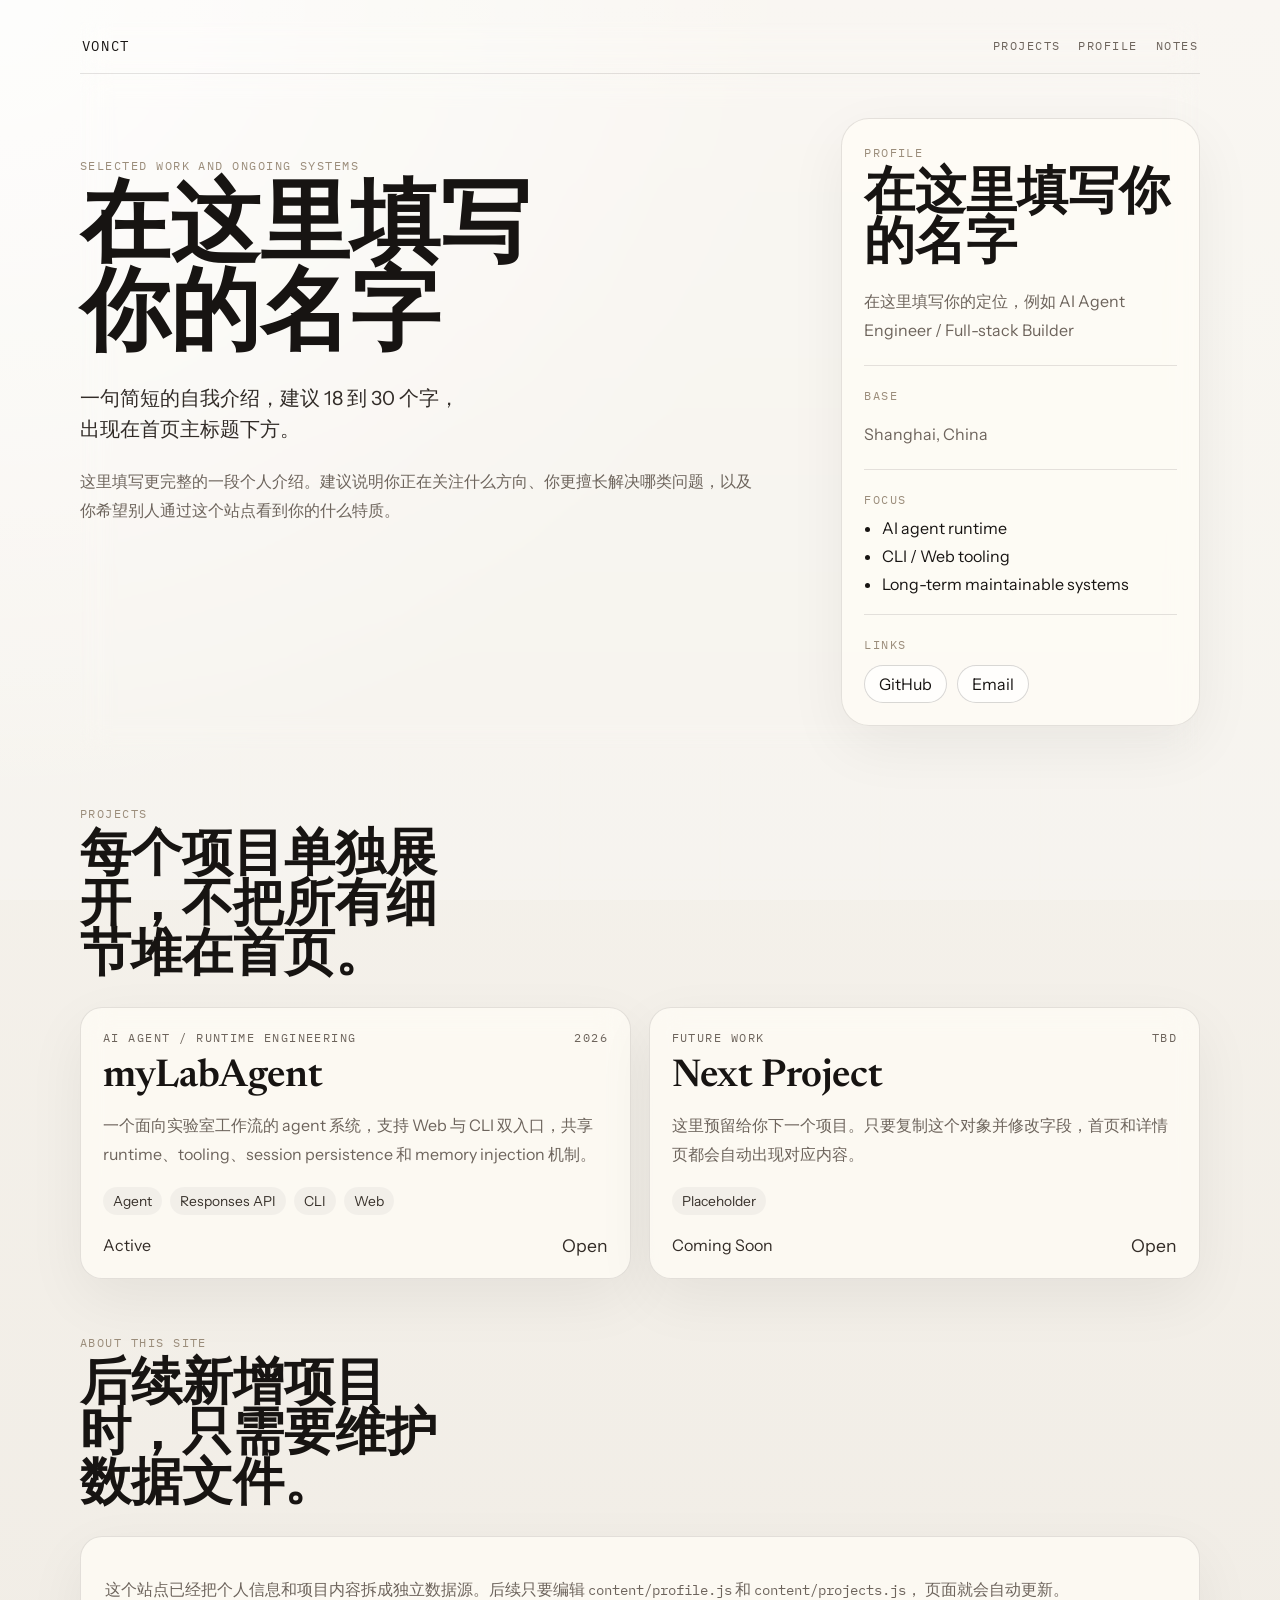
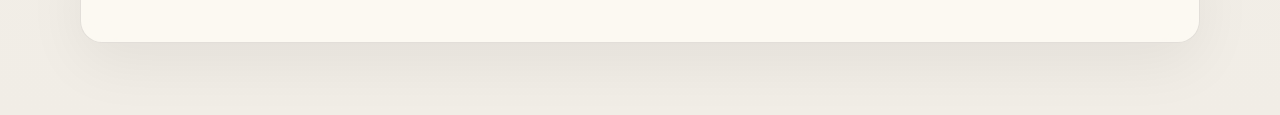
==== index.html @ 0366f0f4 "Initial portfolio site" ====
<!DOCTYPE html>
<html lang="zh-CN">
  <head>
    <meta charset="UTF-8" />
    <meta name="viewport" content="width=device-width, initial-scale=1.0" />
    <title>Vonct | Projects</title>
    <meta
      name="description"
      content="Vonct 的个人作品集，展示 AI agent、runtime engineering、CLI / Web tooling 与长期可维护系统设计。"
    />
    <link rel="preconnect" href="https://fonts.googleapis.com" />
    <link rel="preconnect" href="https://fonts.gstatic.com" crossorigin />
    <link
      href="https://fonts.googleapis.com/css2?family=IBM+Plex+Mono:wght@400;500&family=Instrument+Sans:wght@400;500;600&family=Newsreader:opsz,wght@6..72,500;6..72,600;6..72,700&display=swap"
      rel="stylesheet"
    />
    <link rel="stylesheet" href="./assets/styles.css" />
  </head>
  <body>
    <div class="site-shell">
      <header class="site-header">
        <a class="site-mark" href="./index.html">VONCT</a>
        <nav class="site-nav">
          <a href="#projects">Projects</a>
          <a href="#profile">Profile</a>
          <a href="#notes">Notes</a>
        </nav>
      </header>

      <main>
        <section class="hero">
          <div class="hero-copy">
            <p class="eyebrow">Selected work and ongoing systems</p>
            <h1 id="hero-name">Your Name</h1>
            <p class="hero-tagline" id="hero-tagline"></p>
            <p class="hero-intro" id="hero-intro"></p>
          </div>
          <aside class="hero-aside" id="profile">
            <div class="aside-block">
              <span class="aside-label">Profile</span>
              <h2 id="profile-name"></h2>
              <p id="profile-title"></p>
            </div>
            <div class="aside-block">
              <span class="aside-label">Base</span>
              <p id="profile-location"></p>
            </div>
            <div class="aside-block">
              <span class="aside-label">Focus</span>
              <ul class="plain-list" id="profile-focuses"></ul>
            </div>
            <div class="aside-block">
              <span class="aside-label">Links</span>
              <div class="link-list" id="profile-links"></div>
            </div>
          </aside>
        </section>

        <section class="section projects-section" id="projects">
          <div class="section-head">
            <p class="eyebrow">Projects</p>
            <h2>每个项目单独展开，不把所有细节堆在首页。</h2>
          </div>
          <div class="project-grid" id="project-grid"></div>
        </section>

        <section class="section notes-section" id="notes">
          <div class="section-head">
            <p class="eyebrow">About this site</p>
            <h2>后续新增项目时，只需要维护数据文件。</h2>
          </div>
          <div class="note-card">
            <p>
              这个站点已经把个人信息和项目内容拆成独立数据源。后续只要编辑
              <code>content/profile.js</code> 和 <code>content/projects.js</code>，
              页面就会自动更新。
            </p>
          </div>
        </section>
      </main>
    </div>

    <script type="module" src="./assets/home.js"></script>
  </body>
</html>
---- assets/styles.css ----
:root {
  --bg: #f5f1ea;
  --bg-soft: #fcfaf6;
  --card: rgba(255, 252, 246, 0.74);
  --line: rgba(41, 37, 36, 0.12);
  --line-strong: rgba(41, 37, 36, 0.18);
  --text: #171412;
  --muted: #6d645c;
  --accent: #9b8d7b;
  --shadow: 0 20px 60px rgba(23, 20, 18, 0.06);
  --radius-lg: 28px;
  --radius-md: 22px;
  --radius-sm: 16px;
}

* {
  box-sizing: border-box;
}

html {
  scroll-behavior: smooth;
}

body {
  margin: 0;
  color: var(--text);
  background:
    radial-gradient(circle at top left, rgba(255, 255, 255, 0.8), transparent 38%),
    linear-gradient(180deg, #f7f4ee 0%, #f1ede6 100%);
  font-family: "Instrument Sans", sans-serif;
}

body::before {
  content: "";
  position: fixed;
  inset: 0;
  pointer-events: none;
  background:
    linear-gradient(rgba(255, 255, 255, 0.55), rgba(255, 255, 255, 0.55)),
    url("data:image/svg+xml,%3Csvg xmlns='http://www.w3.org/2000/svg' width='160' height='160' viewBox='0 0 160 160'%3E%3Cg fill='none' stroke='rgba(23,20,18,0.035)' stroke-width='1'%3E%3Cpath d='M0 80h160'/%3E%3Cpath d='M80 0v160'/%3E%3C/g%3E%3C/svg%3E");
  mix-blend-mode: soft-light;
  opacity: 0.8;
}

a {
  color: inherit;
  text-decoration: none;
}

code {
  font-family: "IBM Plex Mono", monospace;
  font-size: 0.88em;
}

.site-shell {
  position: relative;
  width: min(1120px, calc(100% - 32px));
  margin: 0 auto;
  padding: 22px 0 72px;
}

.site-header,
.hero,
.hero-aside,
.project-card,
.note-card,
.project-hero,
.project-meta,
.project-section,
.project-sidecard {
  backdrop-filter: blur(14px);
  -webkit-backdrop-filter: blur(14px);
}

.site-header {
  display: flex;
  justify-content: space-between;
  align-items: center;
  padding: 14px 2px 18px;
  border-bottom: 1px solid var(--line);
}

.site-mark,
.eyebrow,
.aside-label,
.project-card-meta,
.detail-label,
.project-nav,
.site-nav {
  font-family: "IBM Plex Mono", monospace;
  text-transform: uppercase;
  letter-spacing: 0.12em;
}

.site-mark {
  font-size: 0.9rem;
}

.site-nav {
  display: flex;
  gap: 18px;
  font-size: 0.76rem;
  color: var(--muted);
}

.hero {
  display: grid;
  grid-template-columns: minmax(0, 1.45fr) minmax(280px, 0.7fr);
  gap: 18px;
  padding: 44px 0 24px;
}

.hero-copy {
  padding: 28px 4px 28px 0;
}

.eyebrow,
.aside-label,
.project-card-meta,
.detail-label,
.project-nav {
  font-size: 0.76rem;
  color: var(--accent);
}

h1,
h2,
h3,
h4 {
  margin: 0;
  font-family: "Newsreader", serif;
  font-weight: 600;
  line-height: 0.98;
}

h1 {
  margin-top: 16px;
  font-size: clamp(3.6rem, 7vw, 6.8rem);
  max-width: 8ch;
}

h2 {
  margin-top: 10px;
  font-size: clamp(2.1rem, 4vw, 3.7rem);
  max-width: 12ch;
}

h3 {
  font-size: clamp(1.8rem, 3vw, 2.9rem);
}

h4 {
  font-size: 1.8rem;
}

.hero-tagline {
  margin: 18px 0 0;
  max-width: 24rem;
  font-size: 1.22rem;
  line-height: 1.6;
  color: #322c28;
}

.hero-intro,
.aside-block p,
.note-card p,
.project-card-summary,
.project-section p,
.project-section li,
.project-sidecard p {
  color: var(--muted);
  line-height: 1.8;
  font-size: 1rem;
}

.hero-intro {
  max-width: 42rem;
  margin: 22px 0 0;
}

.hero-aside,
.note-card,
.project-card,
.project-meta,
.project-section,
.project-sidecard {
  background: var(--card);
  border: 1px solid var(--line);
  box-shadow: var(--shadow);
}

.hero-aside {
  padding: 22px;
  border-radius: var(--radius-lg);
}

.aside-block + .aside-block {
  margin-top: 20px;
  padding-top: 18px;
  border-top: 1px solid var(--line);
}

.plain-list {
  margin: 10px 0 0;
  padding-left: 18px;
}

.plain-list li {
  margin-bottom: 8px;
}

.link-list {
  display: flex;
  flex-wrap: wrap;
  gap: 10px;
  margin-top: 12px;
}

.link-pill,
.project-link {
  display: inline-flex;
  align-items: center;
  min-height: 38px;
  padding: 0 14px;
  border-radius: 999px;
  border: 1px solid var(--line-strong);
  background: rgba(255, 255, 255, 0.72);
}

.section {
  margin-top: 56px;
}

.section-head {
  margin-bottom: 24px;
}

.project-grid {
  display: grid;
  grid-template-columns: repeat(2, minmax(0, 1fr));
  gap: 18px;
}

.project-card {
  padding: 22px;
  border-radius: var(--radius-md);
  transition: transform 180ms ease, border-color 180ms ease;
}

.project-card:hover {
  transform: translateY(-3px);
  border-color: rgba(155, 141, 123, 0.42);
}

.project-card-top {
  display: flex;
  justify-content: space-between;
  gap: 16px;
  align-items: baseline;
}

.project-card-meta {
  color: var(--muted);
}

.project-card h3 {
  margin-top: 14px;
}

.project-card-summary {
  margin: 14px 0 18px;
}

.project-card-tags {
  display: flex;
  flex-wrap: wrap;
  gap: 8px;
}

.project-card-tags span {
  padding: 6px 10px;
  border-radius: 999px;
  background: rgba(23, 20, 18, 0.04);
  font-size: 0.86rem;
  color: #38312b;
}

.project-card-footer {
  margin-top: 20px;
  display: flex;
  justify-content: space-between;
  align-items: center;
  color: #322b26;
}

.arrow-link {
  font-size: 1.1rem;
}

.note-card {
  padding: 22px 24px;
  border-radius: var(--radius-md);
}

.project-page {
  padding-top: 30px;
}

.project-nav {
  margin-bottom: 12px;
}

.project-hero {
  padding: 28px;
  border-radius: var(--radius-lg);
  background: linear-gradient(180deg, rgba(255, 255, 255, 0.72), rgba(255, 252, 246, 0.9));
  border: 1px solid var(--line);
  box-shadow: var(--shadow);
}

.project-hero h1 {
  max-width: 10ch;
  font-size: clamp(3rem, 6vw, 5.8rem);
}

.project-lede {
  max-width: 48rem;
  margin: 18px 0 0;
  font-size: 1.08rem;
  line-height: 1.9;
  color: #433a34;
}

.project-layout {
  display: grid;
  grid-template-columns: minmax(0, 1.35fr) minmax(280px, 0.65fr);
  gap: 18px;
  margin-top: 18px;
}

.project-main {
  display: grid;
  gap: 18px;
}

.project-meta,
.project-section,
.project-sidecard {
  padding: 24px;
  border-radius: var(--radius-md);
}

.project-meta-grid {
  display: grid;
  grid-template-columns: repeat(2, minmax(0, 1fr));
  gap: 18px;
}

.detail-label {
  display: block;
  margin-bottom: 8px;
}

.project-side {
  display: grid;
  gap: 18px;
  align-self: start;
  position: sticky;
  top: 18px;
}

.project-sidecard ul,
.project-section ul {
  margin: 12px 0 0;
  padding-left: 18px;
}

.project-sidecard li,
.project-section li {
  margin-bottom: 10px;
}

.project-links {
  display: flex;
  flex-wrap: wrap;
  gap: 10px;
  margin-top: 14px;
}

.empty-state {
  padding: 20px 0;
  color: var(--muted);
}

@media (max-width: 920px) {
  .hero,
  .project-layout {
    grid-template-columns: 1fr;
  }

  .project-grid {
    grid-template-columns: 1fr;
  }

  .project-side {
    position: static;
  }
}

@media (max-width: 640px) {
  .site-shell {
    width: min(100% - 20px, 1120px);
  }

  .site-header {
    flex-direction: column;
    align-items: flex-start;
    gap: 10px;
  }

  .hero {
    padding-top: 28px;
  }

  h1,
  .project-hero h1 {
    max-width: none;
  }

  .project-meta-grid {
    grid-template-columns: 1fr;
  }
}
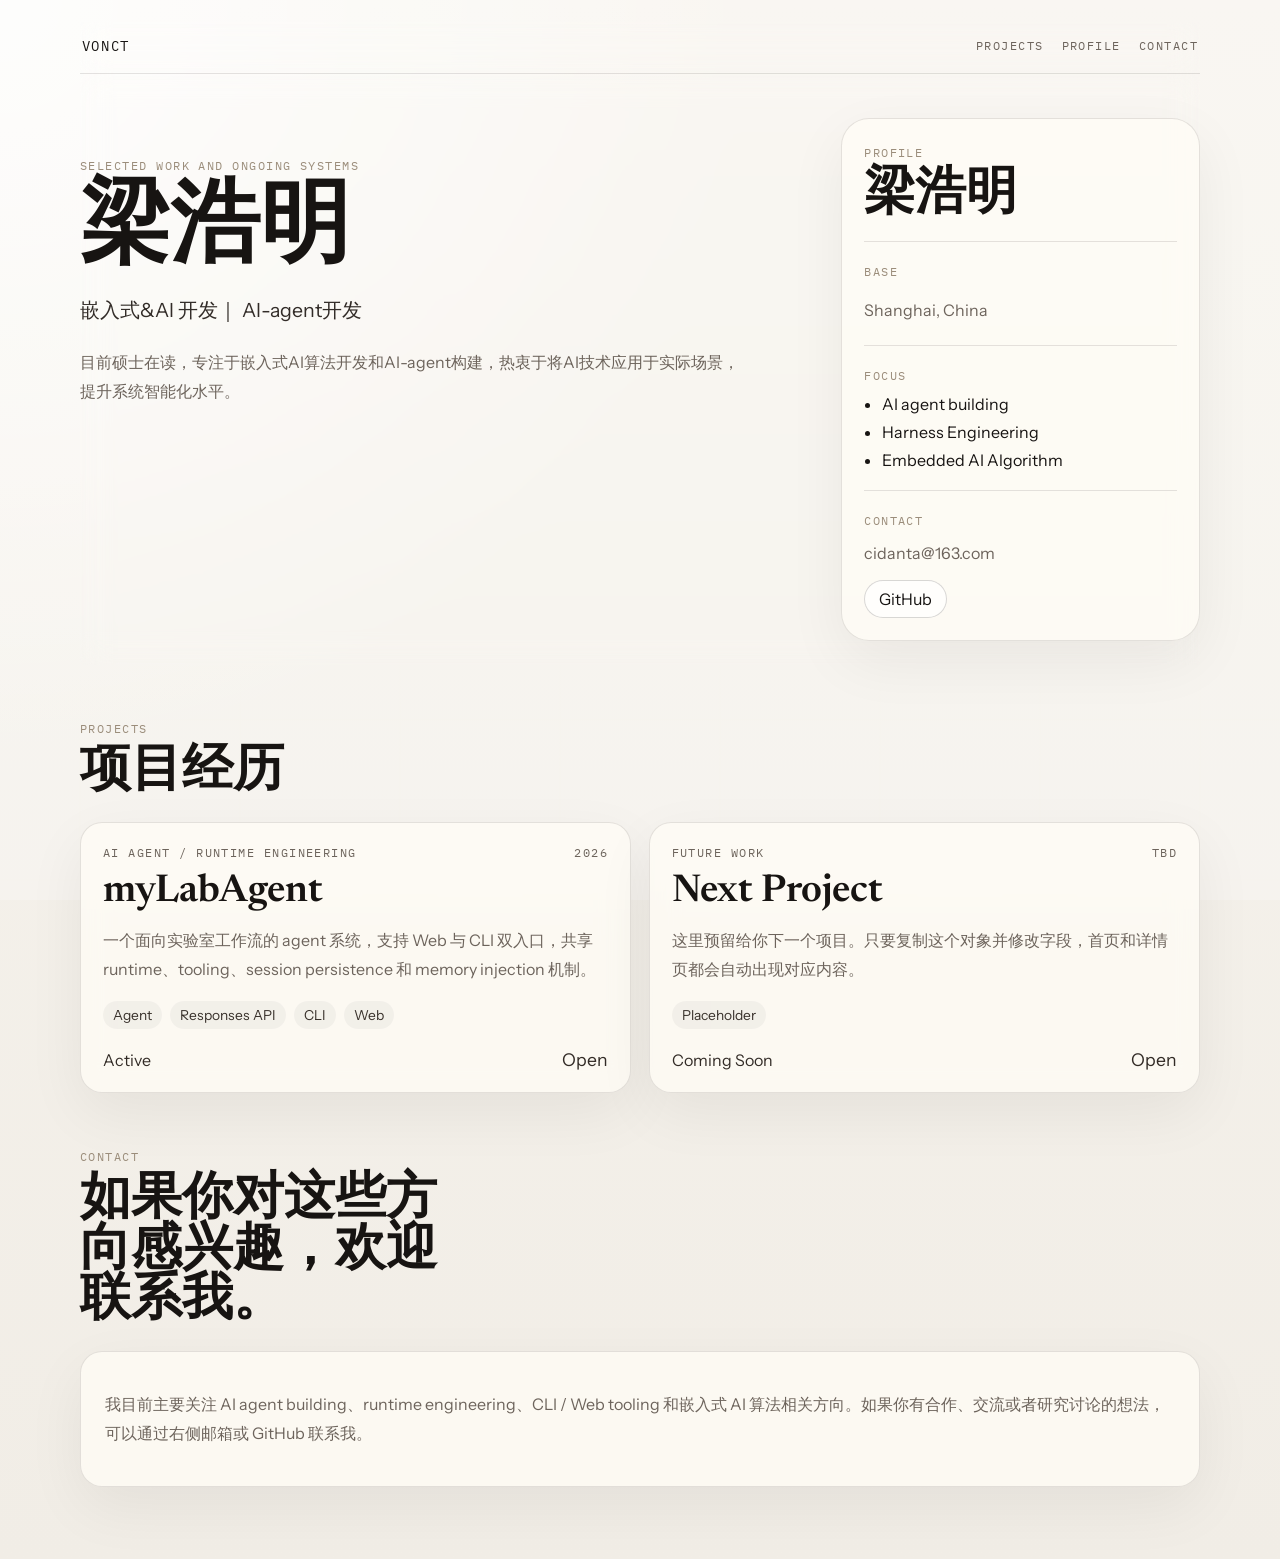
==== commit dd0a6807: "Refine profile and contact section" ====
--- a/index.html
+++ b/index.html
@@ -23,7 +23,7 @@
         <nav class="site-nav">
           <a href="#projects">Projects</a>
           <a href="#profile">Profile</a>
-          <a href="#notes">Notes</a>
+          <a href="#contact">Contact</a>
         </nav>
       </header>
 
@@ -50,8 +50,11 @@
               <ul class="plain-list" id="profile-focuses"></ul>
             </div>
             <div class="aside-block">
-              <span class="aside-label">Links</span>
-              <div class="link-list" id="profile-links"></div>
+              <span class="aside-label">Contact</span>
+              <div class="contact-stack">
+                <p class="contact-email" id="profile-email"></p>
+                <div class="link-list" id="profile-links"></div>
+              </div>
             </div>
           </aside>
         </section>
@@ -59,21 +62,20 @@
         <section class="section projects-section" id="projects">
           <div class="section-head">
             <p class="eyebrow">Projects</p>
-            <h2>每个项目单独展开，不把所有细节堆在首页。</h2>
+            <h2>项目经历</h2>
           </div>
           <div class="project-grid" id="project-grid"></div>
         </section>
 
-        <section class="section notes-section" id="notes">
+        <section class="section notes-section" id="contact">
           <div class="section-head">
-            <p class="eyebrow">About this site</p>
-            <h2>后续新增项目时，只需要维护数据文件。</h2>
+            <p class="eyebrow">Contact</p>
+            <h2>如果你对这些方向感兴趣，欢迎联系我。</h2>
           </div>
           <div class="note-card">
             <p>
-              这个站点已经把个人信息和项目内容拆成独立数据源。后续只要编辑
-              <code>content/profile.js</code> 和 <code>content/projects.js</code>，
-              页面就会自动更新。
+              我目前主要关注 AI agent building、runtime engineering、CLI / Web tooling 和嵌入式 AI
+              算法相关方向。如果你有合作、交流或者研究讨论的想法，可以通过右侧邮箱或 GitHub 联系我。
             </p>
           </div>
         </section>
--- a/assets/styles.css
+++ b/assets/styles.css
@@ -216,6 +216,17 @@
   margin-top: 12px;
 }
 
+.contact-stack {
+  margin-top: 10px;
+}
+
+.contact-email {
+  margin: 0;
+  color: #2d2723;
+  font-size: 1rem;
+  word-break: break-word;
+}
+
 .link-pill,
 .project-link {
   display: inline-flex;
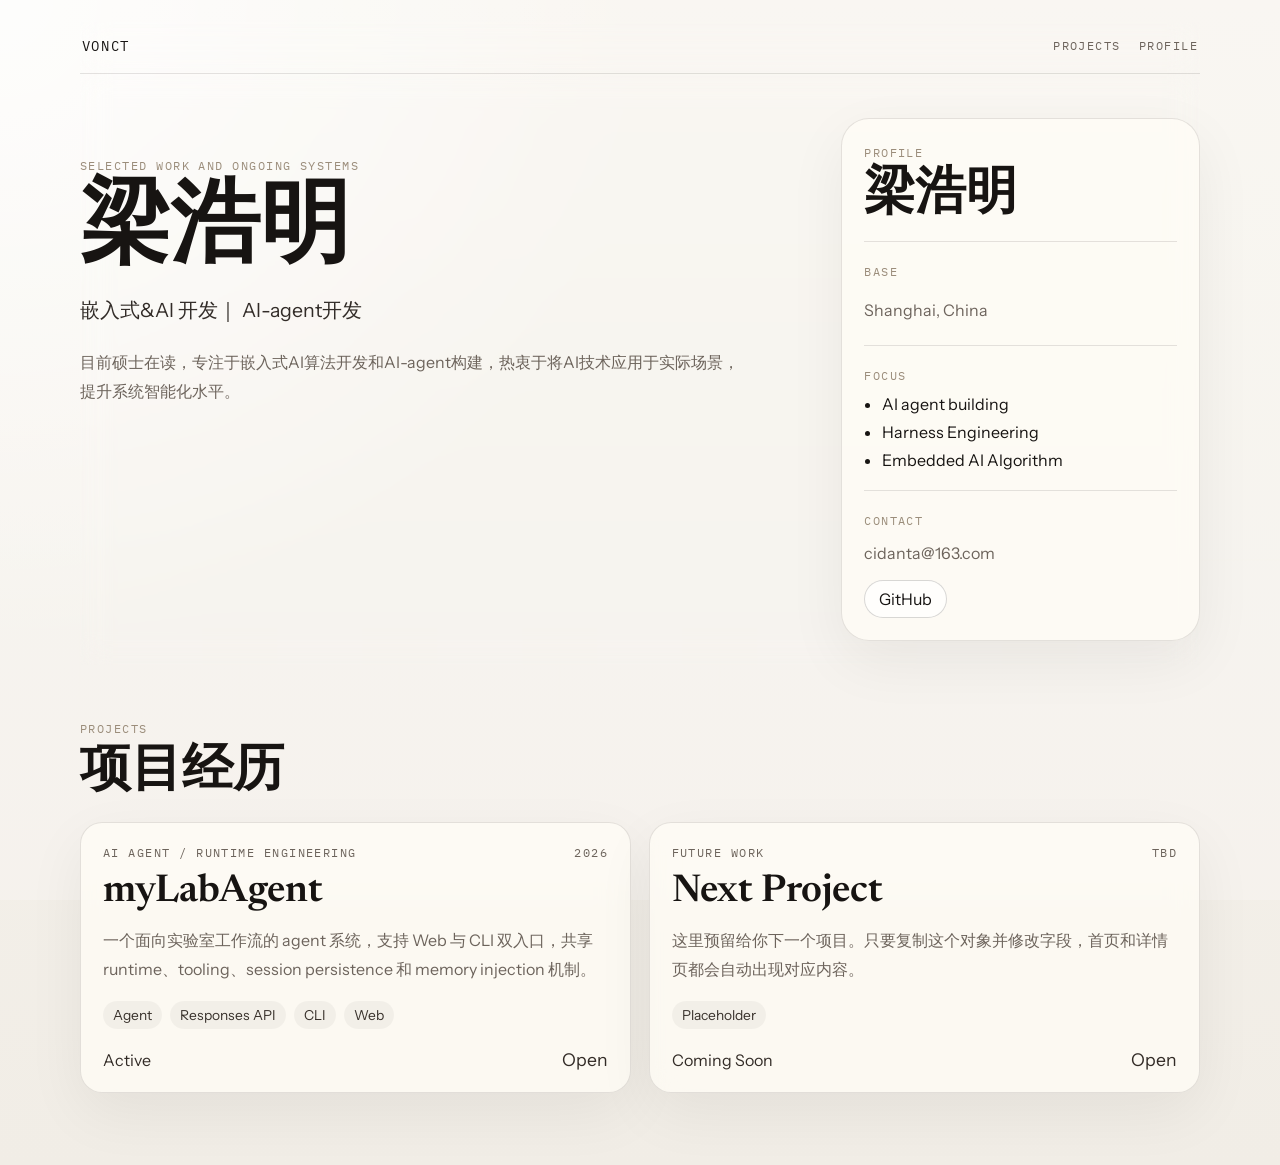
==== commit ae66f51a: "Remove contact section" ====
--- a/index.html
+++ b/index.html
@@ -23,7 +23,6 @@
         <nav class="site-nav">
           <a href="#projects">Projects</a>
           <a href="#profile">Profile</a>
-          <a href="#contact">Contact</a>
         </nav>
       </header>
 
@@ -66,19 +65,6 @@
           </div>
           <div class="project-grid" id="project-grid"></div>
         </section>
-
-        <section class="section notes-section" id="contact">
-          <div class="section-head">
-            <p class="eyebrow">Contact</p>
-            <h2>如果你对这些方向感兴趣，欢迎联系我。</h2>
-          </div>
-          <div class="note-card">
-            <p>
-              我目前主要关注 AI agent building、runtime engineering、CLI / Web tooling 和嵌入式 AI
-              算法相关方向。如果你有合作、交流或者研究讨论的想法，可以通过右侧邮箱或 GitHub 联系我。
-            </p>
-          </div>
-        </section>
       </main>
     </div>
 
--- a/assets/styles.css
+++ b/assets/styles.css
@@ -63,7 +63,6 @@
 .hero,
 .hero-aside,
 .project-card,
-.note-card,
 .project-hero,
 .project-meta,
 .project-section,
@@ -179,7 +178,6 @@
 }
 
 .hero-aside,
-.note-card,
 .project-card,
 .project-meta,
 .project-section,
@@ -308,11 +306,6 @@
   font-size: 1.1rem;
 }
 
-.note-card {
-  padding: 22px 24px;
-  border-radius: var(--radius-md);
-}
-
 .project-page {
   padding-top: 30px;
 }
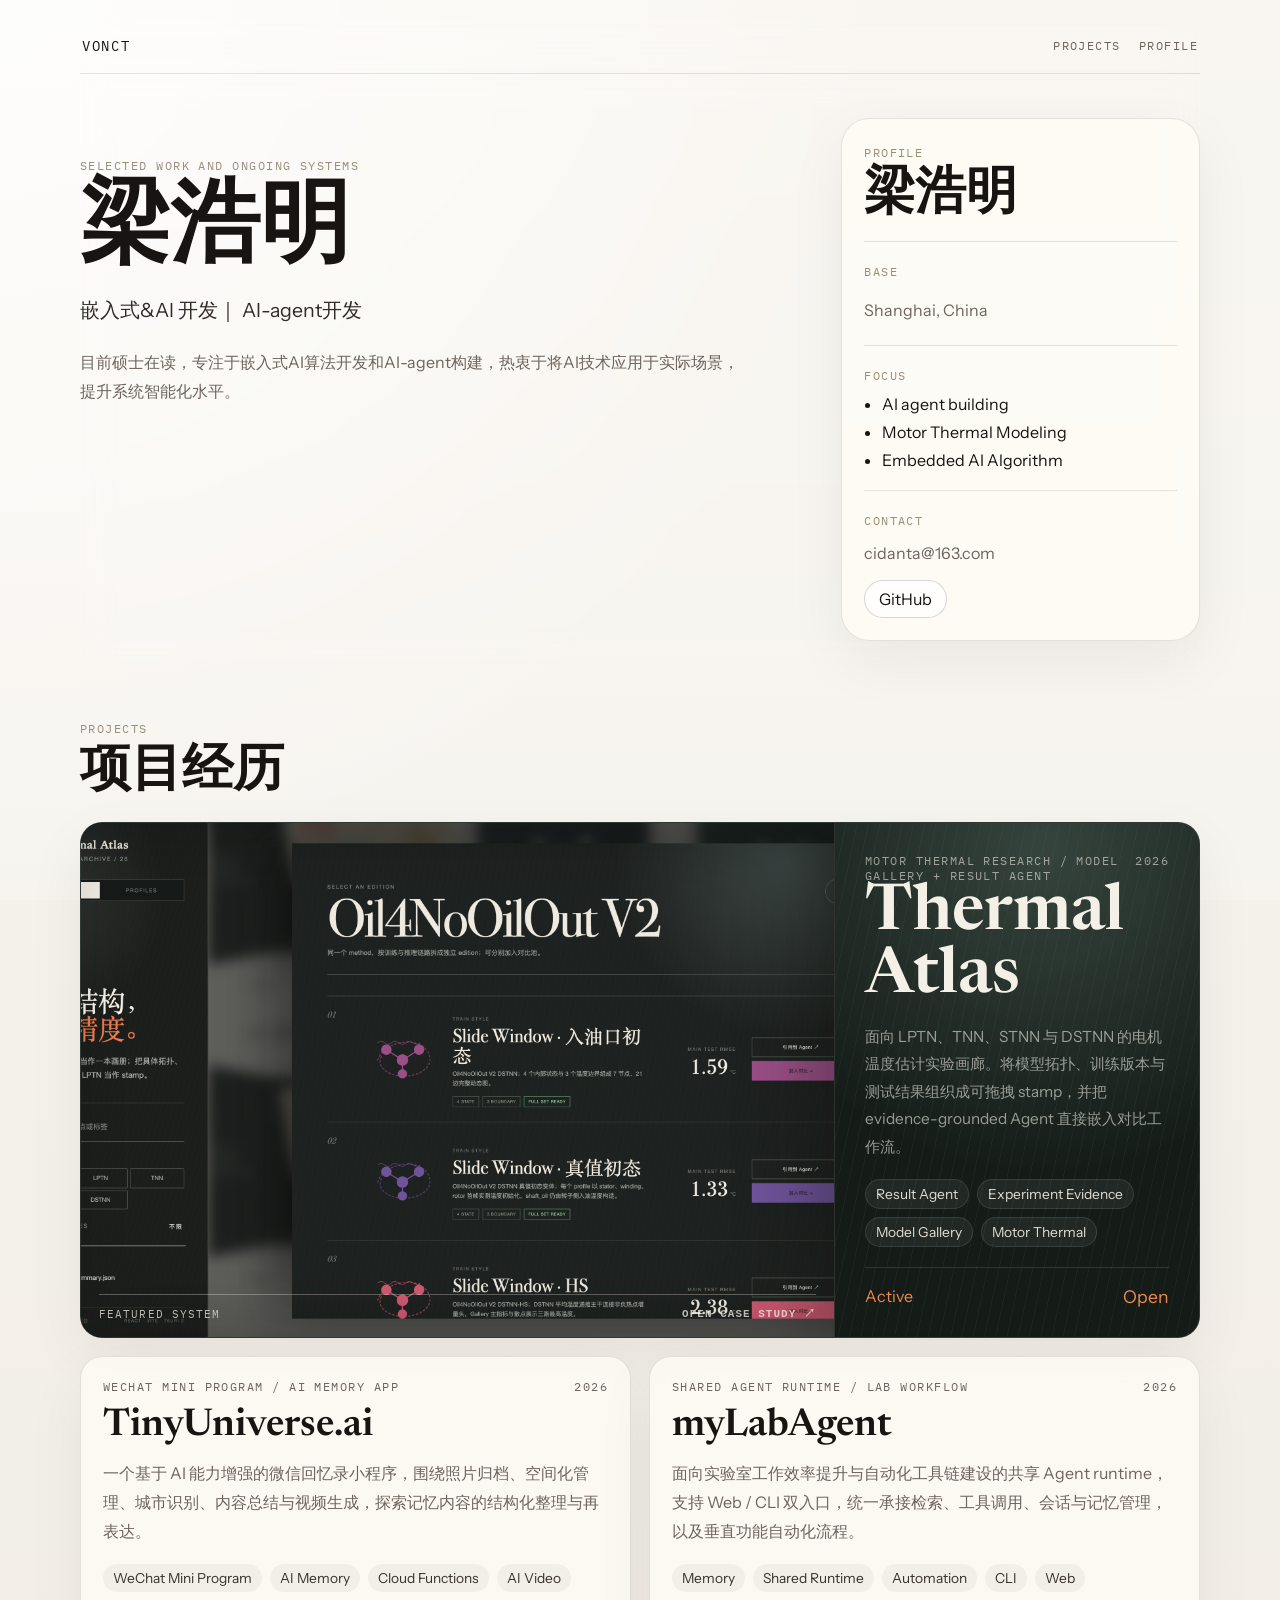
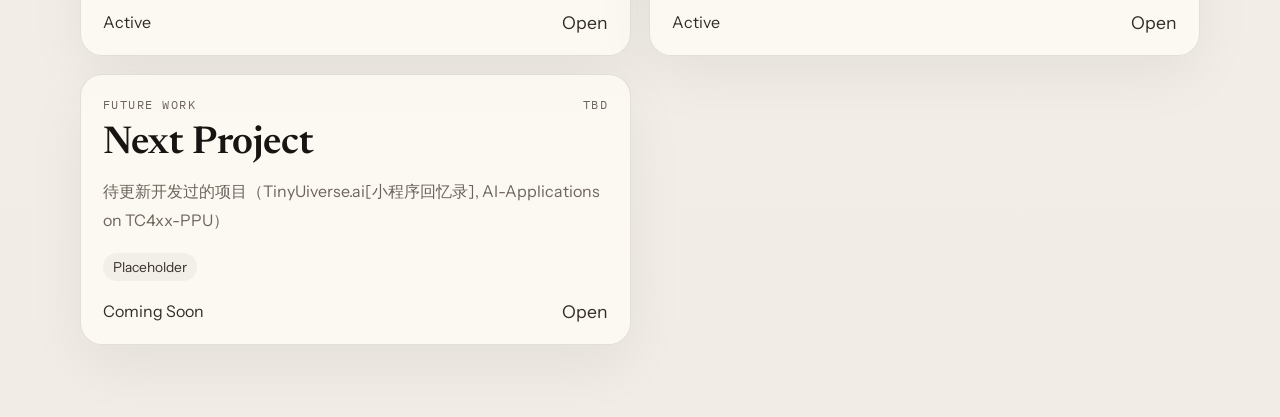
==== commit 30b65e66: "feat: showcase Thermal Atlas result agent" ====
--- a/index.html
+++ b/index.html
@@ -6,7 +6,7 @@
     <title>Vonct | Projects</title>
     <meta
       name="description"
-      content="Vonct 的个人作品集，展示 AI agent、runtime engineering、CLI / Web tooling 与长期可维护系统设计。"
+      content="Vonct 的个人作品集，展示电机温度建模、evidence-grounded AI agent、runtime engineering 与嵌入式 AI 系统。"
     />
     <link rel="preconnect" href="https://fonts.googleapis.com" />
     <link rel="preconnect" href="https://fonts.gstatic.com" crossorigin />
--- a/assets/styles.css
+++ b/assets/styles.css
@@ -256,6 +256,104 @@
   transition: transform 180ms ease, border-color 180ms ease;
 }
 
+.project-card.is-featured {
+  grid-column: 1 / -1;
+  display: grid;
+  grid-template-columns: minmax(0, 1.45fr) minmax(300px, 0.7fr);
+  min-height: 420px;
+  padding: 0;
+  overflow: hidden;
+  color: #f1ede3;
+  background:
+    radial-gradient(circle at 86% 5%, rgba(91, 116, 104, 0.46), transparent 30%),
+    repeating-linear-gradient(102deg, rgba(255,255,255,.035) 0 1px, transparent 1px 11px),
+    #151c18;
+  border-color: rgba(54, 67, 60, 0.75);
+}
+
+.project-card-media {
+  position: relative;
+  min-width: 0;
+  min-height: 420px;
+  margin: 0;
+  overflow: hidden;
+  border-right: 1px solid rgba(239, 235, 224, 0.14);
+  background: #0f1512;
+}
+
+.project-card-media::after {
+  content: "";
+  position: absolute;
+  inset: 0;
+  pointer-events: none;
+  box-shadow: inset -30px 0 70px rgba(11, 15, 12, 0.32);
+}
+
+.project-card-media img {
+  width: 100%;
+  height: 100%;
+  object-fit: cover;
+  object-position: center;
+  transition: transform 700ms cubic-bezier(.22, 1, .36, 1);
+}
+
+.project-card.is-featured:hover .project-card-media img {
+  transform: scale(1.018);
+}
+
+.project-card-media figcaption {
+  position: absolute;
+  inset: auto 18px 16px;
+  z-index: 1;
+  display: flex;
+  justify-content: space-between;
+  gap: 18px;
+  padding-top: 12px;
+  border-top: 1px solid rgba(241, 237, 227, 0.3);
+  color: rgba(241, 237, 227, 0.76);
+  font-family: "IBM Plex Mono", monospace;
+  font-size: 0.68rem;
+  letter-spacing: 0.1em;
+  text-transform: uppercase;
+}
+
+.project-card-body {
+  min-width: 0;
+}
+
+.project-card.is-featured .project-card-body {
+  display: flex;
+  flex-direction: column;
+  padding: 30px;
+}
+
+.project-card.is-featured .project-card-meta,
+.project-card.is-featured .project-card-summary {
+  color: rgba(232, 230, 221, 0.62);
+}
+
+.project-card.is-featured h3 {
+  margin-top: auto;
+  color: #f4f0e7;
+  font-size: clamp(3rem, 5vw, 5.2rem);
+}
+
+.project-card.is-featured .project-card-summary {
+  font-size: 0.96rem;
+}
+
+.project-card.is-featured .project-card-tags span {
+  color: #e0ddd3;
+  background: rgba(255, 255, 255, 0.06);
+  border: 1px solid rgba(255, 255, 255, 0.1);
+}
+
+.project-card.is-featured .project-card-footer {
+  color: #ee8a50;
+  border-top: 1px solid rgba(255, 255, 255, 0.12);
+  padding-top: 18px;
+}
+
 .project-card:hover {
   transform: translateY(-3px);
   border-color: rgba(155, 141, 123, 0.42);
@@ -335,6 +433,123 @@
   color: #433a34;
 }
 
+.project-proofline {
+  display: grid;
+  grid-template-columns: repeat(3, minmax(0, 1fr));
+  gap: 1px;
+  margin-top: 28px;
+  border: 1px solid var(--line);
+  background: var(--line);
+}
+
+.project-proofline div {
+  display: grid;
+  gap: 6px;
+  padding: 16px;
+  background: rgba(255, 255, 255, 0.48);
+}
+
+.project-proofline strong {
+  font-family: "Newsreader", serif;
+  font-size: 1.85rem;
+  font-weight: 600;
+}
+
+.project-proofline span {
+  color: var(--muted);
+  font-family: "IBM Plex Mono", monospace;
+  font-size: 0.67rem;
+  letter-spacing: 0.1em;
+  text-transform: uppercase;
+}
+
+.project-showcase {
+  display: grid;
+  grid-template-columns: minmax(0, 1.65fr) minmax(260px, 0.58fr);
+  gap: 12px;
+  margin-top: 18px;
+  padding: 12px;
+  border: 1px solid #343e38;
+  border-radius: var(--radius-lg);
+  background:
+    radial-gradient(circle at 86% 0, rgba(75, 98, 87, 0.44), transparent 26%),
+    repeating-linear-gradient(102deg, rgba(255,255,255,.03) 0 1px, transparent 1px 11px),
+    #121814;
+  box-shadow: 0 32px 80px rgba(21, 28, 24, 0.17);
+}
+
+.project-showcase-item {
+  min-width: 0;
+  margin: 0;
+  padding: 12px;
+  border: 1px solid rgba(225, 225, 216, 0.13);
+  background: #0e1411;
+}
+
+.showcase-label {
+  display: grid;
+  grid-template-columns: auto 1fr;
+  align-items: center;
+  gap: 12px;
+  margin-bottom: 10px;
+  color: #9aa39d;
+  font-family: "IBM Plex Mono", monospace;
+  font-size: 0.66rem;
+  letter-spacing: 0.12em;
+}
+
+.showcase-label i {
+  height: 1px;
+  background: rgba(224, 224, 214, 0.16);
+}
+
+.project-showcase-item img {
+  display: block;
+  width: 100%;
+  height: clamp(330px, 36vw, 500px);
+  object-fit: contain;
+  background: #0d1310;
+}
+
+.project-showcase-item figcaption {
+  min-height: 62px;
+  padding: 13px 3px 3px;
+  color: #99a19b;
+  font-size: 0.78rem;
+  line-height: 1.65;
+}
+
+.project-page.theme-thermal .project-hero {
+  color: #f2eee5;
+  background:
+    radial-gradient(circle at 80% 0, rgba(87, 112, 100, 0.58), transparent 32%),
+    repeating-linear-gradient(102deg, rgba(255,255,255,.035) 0 1px, transparent 1px 12px),
+    #151c18;
+  border-color: #37423c;
+}
+
+.project-page.theme-thermal .project-hero .eyebrow,
+.project-page.theme-thermal .project-nav {
+  color: #db7c46;
+}
+
+.project-page.theme-thermal .project-lede {
+  color: rgba(236, 233, 224, 0.7);
+}
+
+.project-page.theme-thermal .project-proofline {
+  border-color: rgba(235, 231, 221, 0.15);
+  background: rgba(235, 231, 221, 0.15);
+}
+
+.project-page.theme-thermal .project-proofline div {
+  background: rgba(255, 255, 255, 0.035);
+}
+
+.project-page.theme-thermal .project-proofline span {
+  color: rgba(232, 229, 219, 0.52);
+}
+
 .project-layout {
   display: grid;
   grid-template-columns: minmax(0, 1.35fr) minmax(280px, 0.65fr);
@@ -391,6 +606,58 @@
   margin-top: 14px;
 }
 
+.project-markdown h2,
+.project-markdown h3,
+.project-markdown h4 {
+  margin-top: 0;
+  margin-bottom: 14px;
+}
+
+.project-markdown h3,
+.project-markdown h4 {
+  margin-top: 28px;
+}
+
+.project-markdown p + p,
+.project-markdown p + ul,
+.project-markdown ul + p,
+.project-markdown figure + p,
+.project-markdown p + figure,
+.project-markdown ul + figure,
+.project-markdown figure + ul {
+  margin-top: 16px;
+}
+
+.project-markdown p {
+  margin: 0;
+  color: var(--muted);
+  line-height: 1.9;
+}
+
+.project-markdown a {
+  text-decoration: underline;
+  text-underline-offset: 0.18em;
+}
+
+.project-figure {
+  margin: 22px 0;
+}
+
+.project-figure img {
+  display: block;
+  width: 100%;
+  border-radius: 18px;
+  border: 1px solid var(--line);
+  box-shadow: var(--shadow);
+}
+
+.project-figure figcaption {
+  margin-top: 10px;
+  color: var(--muted);
+  font-size: 0.92rem;
+  line-height: 1.6;
+}
+
 .empty-state {
   padding: 20px 0;
   color: var(--muted);
@@ -406,6 +673,22 @@
     grid-template-columns: 1fr;
   }
 
+  .project-card.is-featured,
+  .project-showcase {
+    grid-template-columns: 1fr;
+  }
+
+  .project-card-media {
+    min-height: 340px;
+    border-right: 0;
+    border-bottom: 1px solid rgba(239, 235, 224, 0.14);
+  }
+
+  .project-showcase-item img {
+    height: auto;
+    max-height: none;
+  }
+
   .project-side {
     position: static;
   }
@@ -434,4 +717,16 @@
   .project-meta-grid {
     grid-template-columns: 1fr;
   }
-}
+
+  .project-proofline {
+    grid-template-columns: 1fr;
+  }
+
+  .project-card.is-featured .project-card-body {
+    padding: 22px;
+  }
+
+  .project-card.is-featured h3 {
+    margin-top: 28px;
+  }
+}
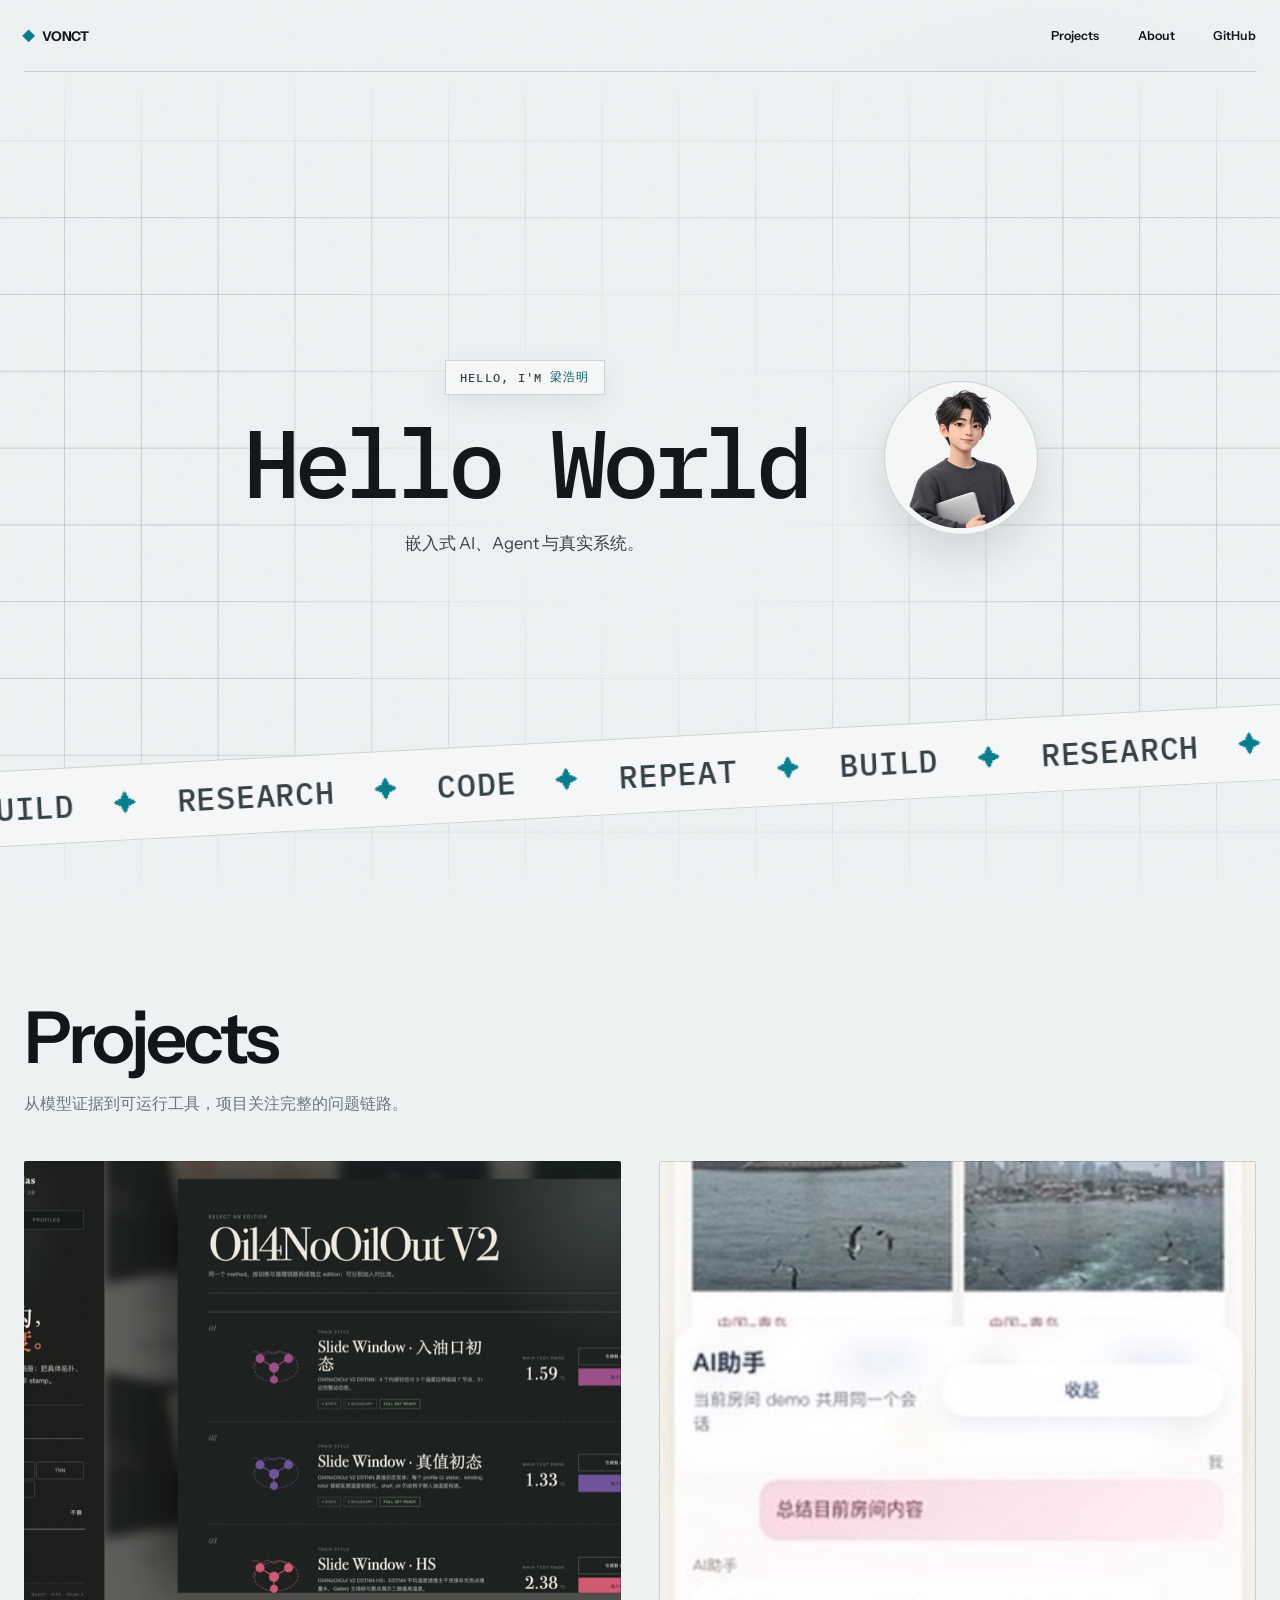
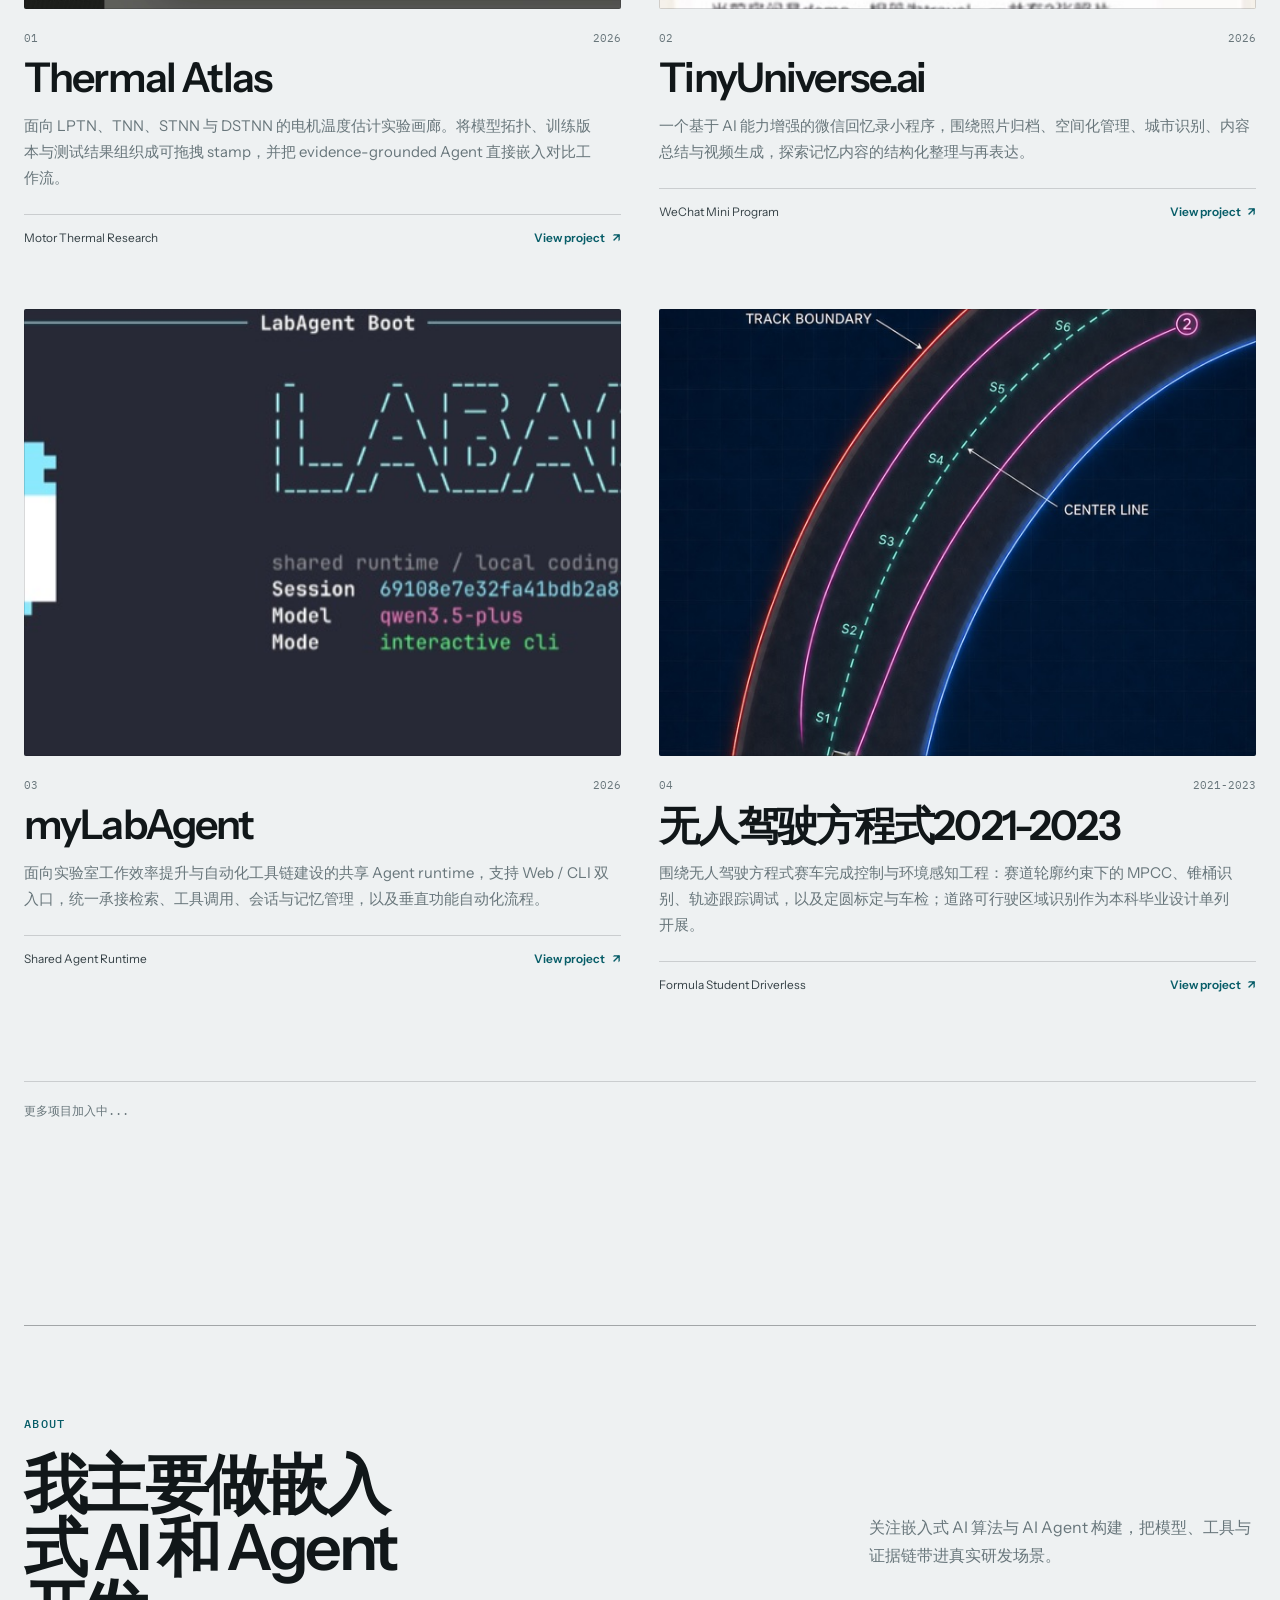
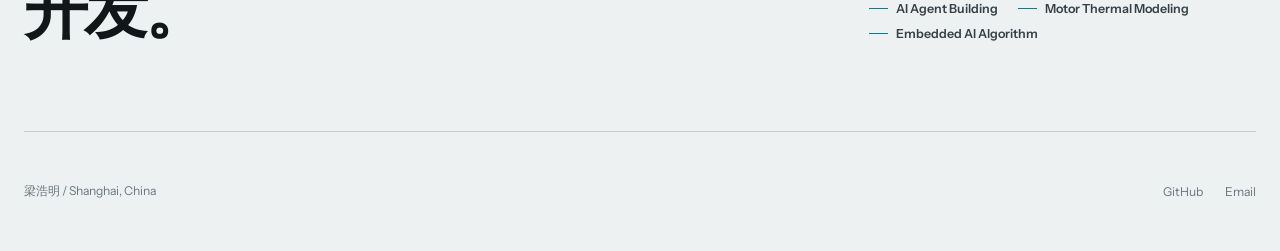
==== commit 15d112d0: "feat: redesign portfolio homepage" ====
--- a/index.html
+++ b/index.html
@@ -3,69 +3,76 @@
   <head>
     <meta charset="UTF-8" />
     <meta name="viewport" content="width=device-width, initial-scale=1.0" />
-    <title>Vonct | Projects</title>
+    <title>Vonct | AI systems and embedded intelligence</title>
     <meta
       name="description"
       content="Vonct 的个人作品集，展示电机温度建模、evidence-grounded AI agent、runtime engineering 与嵌入式 AI 系统。"
     />
-    <link rel="preconnect" href="https://fonts.googleapis.com" />
-    <link rel="preconnect" href="https://fonts.gstatic.com" crossorigin />
-    <link
-      href="https://fonts.googleapis.com/css2?family=IBM+Plex+Mono:wght@400;500&family=Instrument+Sans:wght@400;500;600&family=Newsreader:opsz,wght@6..72,500;6..72,600;6..72,700&display=swap"
-      rel="stylesheet"
-    />
+    <meta name="theme-color" content="#eef1f2" />
+    <meta property="og:title" content="Vonct | AI systems and embedded intelligence" />
+    <meta property="og:description" content="梁浩明的个人作品集，记录 AI Agent、电机热建模与嵌入式智能系统。" />
+    <meta property="og:type" content="website" />
+    <meta property="og:image" content="./imgs/developer-avatar.png" />
+    <link rel="icon" href="./favicon.png" type="image/png" />
+    <link rel="preload" href="./assets/fonts/instrument-sans-regular.ttf" as="font" type="font/ttf" crossorigin />
+    <link rel="preload" href="./assets/fonts/instrument-sans-semibold.ttf" as="font" type="font/ttf" crossorigin />
+    <link rel="preload" href="./assets/fonts/ibm-plex-mono-medium.ttf" as="font" type="font/ttf" crossorigin />
+    <link rel="preload" href="./imgs/developer-avatar.png" as="image" type="image/png" fetchpriority="high" />
     <link rel="stylesheet" href="./assets/styles.css" />
   </head>
   <body>
+    <a class="skip-link" href="#main-content">跳到主要内容</a>
     <div class="site-shell">
       <header class="site-header">
-        <a class="site-mark" href="./index.html">VONCT</a>
-        <nav class="site-nav">
+        <a class="site-mark" href="./index.html" aria-label="Vonct 首页">VONCT</a>
+        <nav class="site-nav" aria-label="主导航">
           <a href="#projects">Projects</a>
-          <a href="#profile">Profile</a>
+          <a href="#about">About</a>
+          <a href="https://github.com/Vonct" target="_blank" rel="noreferrer">GitHub</a>
         </nav>
       </header>
 
-      <main>
-        <section class="hero">
+      <main id="main-content">
+        <section class="hero" aria-labelledby="hero-title">
           <div class="hero-copy">
-            <p class="eyebrow">Selected work and ongoing systems</p>
-            <h1 id="hero-name">Your Name</h1>
+            <p class="hero-kicker">Hello, I'm <span id="hero-name"></span></p>
+            <h1 id="hero-title">Hello World</h1>
             <p class="hero-tagline" id="hero-tagline"></p>
-            <p class="hero-intro" id="hero-intro"></p>
           </div>
-          <aside class="hero-aside" id="profile">
-            <div class="aside-block">
-              <span class="aside-label">Profile</span>
-              <h2 id="profile-name"></h2>
-              <p id="profile-title"></p>
+          <img class="hero-avatar" src="./imgs/developer-avatar.png" alt="梁浩明的开发者头像插画" width="480" height="480" fetchpriority="high" />
+          <div class="hero-ribbon" aria-hidden="true">
+            <div class="ribbon-track">
+              <span>Build</span><i>✦</i><span>Research</span><i>✦</i><span>Code</span><i>✦</i><span>Repeat</span><i>✦</i>
+              <span>Build</span><i>✦</i><span>Research</span><i>✦</i><span>Code</span><i>✦</i><span>Repeat</span><i>✦</i>
             </div>
-            <div class="aside-block">
-              <span class="aside-label">Base</span>
-              <p id="profile-location"></p>
-            </div>
-            <div class="aside-block">
-              <span class="aside-label">Focus</span>
-              <ul class="plain-list" id="profile-focuses"></ul>
-            </div>
-            <div class="aside-block">
-              <span class="aside-label">Contact</span>
-              <div class="contact-stack">
-                <p class="contact-email" id="profile-email"></p>
-                <div class="link-list" id="profile-links"></div>
-              </div>
-            </div>
-          </aside>
+          </div>
         </section>
 
         <section class="section projects-section" id="projects">
           <div class="section-head">
-            <p class="eyebrow">Projects</p>
-            <h2>项目经历</h2>
+            <h2>Projects</h2>
+            <p>从模型证据到可运行工具，项目关注完整的问题链路。</p>
           </div>
           <div class="project-grid" id="project-grid"></div>
+          <p class="projects-more">更多项目加入中...</p>
+        </section>
+
+        <section class="about-section" id="about" aria-labelledby="about-title">
+          <div class="about-lead">
+            <p class="section-kicker">About</p>
+            <h2 id="about-title">我主要做嵌入式 AI 和 Agent 开发。</h2>
+          </div>
+          <div class="about-detail">
+            <p id="hero-intro"></p>
+            <div class="focus-list" id="profile-focuses"></div>
+          </div>
         </section>
       </main>
+
+      <footer class="site-footer">
+        <p><span id="profile-name"></span> / <span id="profile-location"></span></p>
+        <div id="profile-links"></div>
+      </footer>
     </div>
 
     <script type="module" src="./assets/home.js"></script>
--- a/assets/styles.css
+++ b/assets/styles.css
@@ -1,16 +1,82 @@
+@font-face {
+  font-family: "Instrument Sans";
+  src: url("./fonts/instrument-sans-regular.ttf") format("truetype");
+  font-style: normal;
+  font-weight: 400;
+  font-display: swap;
+}
+
+@font-face {
+  font-family: "Instrument Sans";
+  src: url("./fonts/instrument-sans-semibold.ttf") format("truetype");
+  font-style: normal;
+  font-weight: 600;
+  font-display: swap;
+}
+
+@font-face {
+  font-family: "Instrument Sans";
+  src: url("./fonts/instrument-sans-bold.ttf") format("truetype");
+  font-style: normal;
+  font-weight: 700;
+  font-display: swap;
+}
+
+@font-face {
+  font-family: "IBM Plex Mono";
+  src: url("./fonts/ibm-plex-mono-regular.ttf") format("truetype");
+  font-style: normal;
+  font-weight: 400;
+  font-display: swap;
+}
+
+@font-face {
+  font-family: "IBM Plex Mono";
+  src: url("./fonts/ibm-plex-mono-medium.ttf") format("truetype");
+  font-style: normal;
+  font-weight: 500;
+  font-display: swap;
+}
+
 :root {
-  --bg: #f5f1ea;
-  --bg-soft: #fcfaf6;
-  --card: rgba(255, 252, 246, 0.74);
-  --line: rgba(41, 37, 36, 0.12);
-  --line-strong: rgba(41, 37, 36, 0.18);
-  --text: #171412;
-  --muted: #6d645c;
-  --accent: #9b8d7b;
-  --shadow: 0 20px 60px rgba(23, 20, 18, 0.06);
-  --radius-lg: 28px;
-  --radius-md: 22px;
-  --radius-sm: 16px;
+  color-scheme: light dark;
+  --bg: #eef1f2;
+  --surface: #f7f8f8;
+  --surface-strong: #e3e8ea;
+  --text: #111719;
+  --text-soft: #354146;
+  --muted: #68767b;
+  --line: rgba(17, 23, 25, 0.16);
+  --line-strong: rgba(17, 23, 25, 0.34);
+  --accent: #087d8c;
+  --accent-strong: #075d68;
+  --accent-soft: rgba(8, 125, 140, 0.12);
+  --dark-surface: #141c1f;
+  --on-dark: #eef4f4;
+  --shadow: 0 28px 80px rgba(45, 66, 72, 0.13);
+  --radius: 2px;
+  --ease: cubic-bezier(0.16, 1, 0.3, 1);
+  --z-header: 20;
+  --z-grain: 40;
+}
+
+@media (prefers-color-scheme: dark) {
+  :root {
+    --bg: #111719;
+    --surface: #182023;
+    --surface-strong: #202a2e;
+    --text: #edf2f2;
+    --text-soft: #bac5c8;
+    --muted: #8e9da1;
+    --line: rgba(237, 242, 242, 0.14);
+    --line-strong: rgba(237, 242, 242, 0.3);
+    --accent: #67c4ce;
+    --accent-strong: #8ed6de;
+    --accent-soft: rgba(103, 196, 206, 0.12);
+    --dark-surface: #0b1012;
+    --on-dark: #edf3f3;
+    --shadow: 0 28px 90px rgba(3, 8, 10, 0.28);
+  }
 }
 
 * {
@@ -19,27 +85,32 @@
 
 html {
   scroll-behavior: smooth;
+  scroll-padding-top: 5.5rem;
 }
 
 body {
   margin: 0;
   color: var(--text);
   background:
-    radial-gradient(circle at top left, rgba(255, 255, 255, 0.8), transparent 38%),
-    linear-gradient(180deg, #f7f4ee 0%, #f1ede6 100%);
-  font-family: "Instrument Sans", sans-serif;
-}
-
-body::before {
-  content: "";
+    radial-gradient(circle at 82% 12%, var(--accent-soft), transparent 26rem),
+    var(--bg);
+  font-family: "Instrument Sans", "PingFang SC", "Microsoft YaHei", sans-serif;
+  -webkit-font-smoothing: antialiased;
+}
+
+body::after {
   position: fixed;
   inset: 0;
+  z-index: var(--z-grain);
   pointer-events: none;
-  background:
-    linear-gradient(rgba(255, 255, 255, 0.55), rgba(255, 255, 255, 0.55)),
-    url("data:image/svg+xml,%3Csvg xmlns='http://www.w3.org/2000/svg' width='160' height='160' viewBox='0 0 160 160'%3E%3Cg fill='none' stroke='rgba(23,20,18,0.035)' stroke-width='1'%3E%3Cpath d='M0 80h160'/%3E%3Cpath d='M80 0v160'/%3E%3C/g%3E%3C/svg%3E");
-  mix-blend-mode: soft-light;
-  opacity: 0.8;
+  content: "";
+  opacity: 0.035;
+  background-image: url("data:image/svg+xml,%3Csvg viewBox='0 0 160 160' xmlns='http://www.w3.org/2000/svg'%3E%3Cfilter id='n'%3E%3CfeTurbulence type='fractalNoise' baseFrequency='.9' numOctaves='2' stitchTiles='stitch'/%3E%3C/filter%3E%3Crect width='100%25' height='100%25' filter='url(%23n)' opacity='.7'/%3E%3C/svg%3E");
+}
+
+::selection {
+  color: var(--on-dark);
+  background: var(--accent);
 }
 
 a {
@@ -47,79 +118,203 @@
   text-decoration: none;
 }
 
+img {
+  max-width: 100%;
+}
+
+button,
+a {
+  -webkit-tap-highlight-color: transparent;
+}
+
+a:focus-visible {
+  outline: 2px solid var(--accent);
+  outline-offset: 5px;
+}
+
 code {
+  padding: 0.14em 0.34em;
+  color: var(--accent-strong);
+  background: var(--accent-soft);
   font-family: "IBM Plex Mono", monospace;
-  font-size: 0.88em;
+  font-size: 0.86em;
+}
+
+.skip-link {
+  position: fixed;
+  top: 1rem;
+  left: 1rem;
+  z-index: calc(var(--z-grain) + 1);
+  padding: 0.7rem 1rem;
+  color: var(--on-dark);
+  background: var(--dark-surface);
+  transform: translateY(-180%);
+  transition: transform 180ms ease;
+}
+
+.skip-link:focus {
+  transform: translateY(0);
 }
 
 .site-shell {
+  width: min(100% - 3rem, 86rem);
+  margin: 0 auto;
+}
+
+.site-header {
   position: relative;
-  width: min(1120px, calc(100% - 32px));
-  margin: 0 auto;
-  padding: 22px 0 72px;
-}
-
-.site-header,
-.hero,
-.hero-aside,
-.project-card,
-.project-hero,
-.project-meta,
-.project-section,
-.project-sidecard {
-  backdrop-filter: blur(14px);
-  -webkit-backdrop-filter: blur(14px);
-}
-
-.site-header {
+  z-index: var(--z-header);
   display: flex;
+  min-height: 4.5rem;
+  align-items: center;
   justify-content: space-between;
+  border-bottom: 1px solid var(--line);
+}
+
+.site-mark {
+  font-size: 0.84rem;
+  font-weight: 700;
+  letter-spacing: -0.02em;
+}
+
+.site-mark::before {
+  display: inline-block;
+  width: 0.58rem;
+  height: 0.58rem;
+  margin-right: 0.55rem;
+  background: var(--accent);
+  content: "";
+  transform: translateY(0.02rem) rotate(45deg);
+}
+
+.site-nav {
+  display: flex;
   align-items: center;
-  padding: 14px 2px 18px;
-  border-bottom: 1px solid var(--line);
-}
-
-.site-mark,
-.eyebrow,
-.aside-label,
+  gap: clamp(1rem, 3vw, 2.4rem);
+  font-size: 0.78rem;
+  font-weight: 600;
+}
+
+.site-nav a,
+.site-footer a,
+.text-action,
+.project-nav a {
+  position: relative;
+  transition: color 220ms ease;
+}
+
+.site-nav a::after,
+.site-footer a::after,
+.project-nav a::after {
+  position: absolute;
+  right: 0;
+  bottom: -0.3rem;
+  left: 0;
+  height: 1px;
+  background: currentColor;
+  content: "";
+  transform: scaleX(0);
+  transform-origin: right;
+  transition: transform 260ms var(--ease);
+}
+
+.site-nav a:hover,
+.site-footer a:hover,
+.project-nav a:hover,
+.text-action:hover {
+  color: var(--accent-strong);
+}
+
+.site-nav a:hover::after,
+.site-footer a:hover::after,
+.project-nav a:hover::after {
+  transform: scaleX(1);
+  transform-origin: left;
+}
+
+.hero {
+  position: relative;
+  display: flex;
+  min-height: calc(100dvh - 4.5rem);
+  align-items: center;
+  justify-content: center;
+  overflow: hidden;
+  margin-inline: calc(50% - 50vw);
+  padding: 4.5rem max(1.5rem, calc((100vw - 86rem) / 2)) 8rem;
+  background-color: var(--bg);
+  background-image:
+    linear-gradient(var(--line) 1px, transparent 1px),
+    linear-gradient(90deg, var(--line) 1px, transparent 1px);
+  background-position: center;
+  background-size: clamp(3.2rem, 6vw, 5.4rem) clamp(3.2rem, 6vw, 5.4rem);
+}
+
+.hero::before {
+  position: absolute;
+  inset: 0;
+  background:
+    radial-gradient(circle at center, var(--bg) 0 8rem, transparent 26rem),
+    linear-gradient(to bottom, var(--bg), transparent 18%, transparent 78%, var(--bg));
+  content: "";
+  pointer-events: none;
+}
+
+.hero-copy {
+  position: relative;
+  z-index: 1;
+  display: grid;
+  max-width: 46rem;
+  justify-items: center;
+  text-align: center;
+}
+
+.hero-kicker,
+.section-kicker,
+.project-card-index,
 .project-card-meta,
 .detail-label,
 .project-nav,
-.site-nav {
+.showcase-label,
+.project-proofline span {
   font-family: "IBM Plex Mono", monospace;
+  font-variant-numeric: tabular-nums;
+}
+
+.hero-kicker,
+.section-kicker {
+  margin: 0 0 1.4rem;
+  color: var(--accent-strong);
+  font-size: 0.72rem;
+  font-weight: 500;
+  letter-spacing: 0.11em;
   text-transform: uppercase;
-  letter-spacing: 0.12em;
-}
-
-.site-mark {
-  font-size: 0.9rem;
-}
-
-.site-nav {
-  display: flex;
-  gap: 18px;
-  font-size: 0.76rem;
-  color: var(--muted);
-}
-
-.hero {
-  display: grid;
-  grid-template-columns: minmax(0, 1.45fr) minmax(280px, 0.7fr);
-  gap: 18px;
-  padding: 44px 0 24px;
-}
-
-.hero-copy {
-  padding: 28px 4px 28px 0;
-}
-
-.eyebrow,
-.aside-label,
-.project-card-meta,
-.detail-label,
-.project-nav {
-  font-size: 0.76rem;
-  color: var(--accent);
+}
+
+.hero-kicker {
+  display: inline-flex;
+  align-items: center;
+  min-height: 2.2rem;
+  margin-bottom: 1.2rem;
+  padding: 0 0.9rem;
+  color: var(--text-soft);
+  background: color-mix(in srgb, var(--surface) 84%, transparent);
+  border: 1px solid var(--line);
+  box-shadow: 0 0.45rem 1.5rem rgba(45, 66, 72, 0.08);
+  backdrop-filter: blur(10px);
+  -webkit-backdrop-filter: blur(10px);
+}
+
+.hero-kicker span {
+  margin-left: 0.45rem;
+  color: var(--accent-strong);
+}
+
+h1,
+h2,
+h3,
+h4,
+p {
+  text-wrap: pretty;
 }
 
 h1,
@@ -127,495 +322,513 @@
 h3,
 h4 {
   margin: 0;
-  font-family: "Newsreader", serif;
   font-weight: 600;
+}
+
+.hero h1 {
+  font-family: "IBM Plex Mono", monospace;
+  font-size: clamp(3.3rem, 7.5vw, 7rem);
+  font-weight: 500;
+  line-height: 1;
+  letter-spacing: -0.07em;
+}
+
+.hero-tagline {
+  max-width: 24rem;
+  margin: 1.25rem 0 0;
+  color: var(--text-soft);
+  font-size: clamp(0.92rem, 1.3vw, 1.04rem);
+  line-height: 1.6;
+}
+
+.text-action:active,
+.project-card:active {
+  transform: scale(0.98);
+}
+
+.text-action {
+  display: inline-flex;
+  align-items: center;
+  gap: 0.55rem;
+  font-size: 0.86rem;
+  font-weight: 600;
+  white-space: nowrap;
+}
+
+.text-action span {
+  transition: transform 220ms var(--ease);
+}
+
+.text-action:hover span {
+  transform: translate(0.18rem, -0.18rem);
+}
+
+.hero-avatar {
+  position: relative;
+  z-index: 2;
+  display: block;
+  width: clamp(7.5rem, 12vw, 10.5rem);
+  height: auto;
+  margin-left: clamp(1.5rem, 6vw, 5rem);
+  padding: 0.35rem;
+  background: color-mix(in srgb, var(--surface) 90%, transparent);
+  border: 1px solid var(--line);
+  border-radius: 50%;
+  box-shadow: 0 1.25rem 2.5rem rgba(45, 66, 72, 0.14);
+}
+
+.hero-ribbon {
+  position: absolute;
+  right: 0;
+  bottom: 5.5rem;
+  left: 0;
+  z-index: 3;
+  overflow: hidden;
+  padding: 1rem 0;
+  color: var(--text-soft);
+  background: color-mix(in srgb, var(--surface) 86%, transparent);
+  border-top: 1px solid var(--line);
+  border-bottom: 1px solid var(--line);
+  transform: rotate(-3deg) scale(1.04);
+  backdrop-filter: blur(12px);
+  -webkit-backdrop-filter: blur(12px);
+}
+
+.ribbon-track {
+  display: flex;
+  width: max-content;
+  align-items: center;
+  gap: clamp(1.3rem, 3vw, 3rem);
+  font-family: "IBM Plex Mono", monospace;
+  font-size: clamp(1.15rem, 2.4vw, 2rem);
+  font-weight: 500;
+  text-transform: uppercase;
+  white-space: nowrap;
+}
+
+.ribbon-track i {
+  color: var(--accent);
+  font-size: 0.72em;
+  font-style: normal;
+}
+
+.section {
+  padding: clamp(5rem, 8vw, 7.5rem) 0 0;
+}
+
+.section-head {
+  display: grid;
+  max-width: 42rem;
+  gap: 1rem;
+  margin-bottom: clamp(2rem, 3.5vw, 3rem);
+}
+
+.section-head h2,
+.about-section h2 {
+  font-size: clamp(2.8rem, 5.6vw, 5.4rem);
   line-height: 0.98;
-}
-
-h1 {
-  margin-top: 16px;
-  font-size: clamp(3.6rem, 7vw, 6.8rem);
-  max-width: 8ch;
-}
-
-h2 {
-  margin-top: 10px;
-  font-size: clamp(2.1rem, 4vw, 3.7rem);
-  max-width: 12ch;
-}
-
-h3 {
-  font-size: clamp(1.8rem, 3vw, 2.9rem);
-}
-
-h4 {
-  font-size: 1.8rem;
-}
-
-.hero-tagline {
-  margin: 18px 0 0;
-  max-width: 24rem;
-  font-size: 1.22rem;
-  line-height: 1.6;
-  color: #322c28;
-}
-
-.hero-intro,
-.aside-block p,
-.note-card p,
-.project-card-summary,
+  letter-spacing: -0.055em;
+}
+
+.section-head p,
+.about-detail > p,
+.project-lede,
 .project-section p,
 .project-section li,
-.project-sidecard p {
+.project-sidecard li,
+.project-figure figcaption {
   color: var(--muted);
-  line-height: 1.8;
   font-size: 1rem;
-}
-
-.hero-intro {
-  max-width: 42rem;
-  margin: 22px 0 0;
-}
-
-.hero-aside,
-.project-card,
-.project-meta,
-.project-section,
-.project-sidecard {
-  background: var(--card);
-  border: 1px solid var(--line);
-  box-shadow: var(--shadow);
-}
-
-.hero-aside {
-  padding: 22px;
-  border-radius: var(--radius-lg);
-}
-
-.aside-block + .aside-block {
-  margin-top: 20px;
-  padding-top: 18px;
-  border-top: 1px solid var(--line);
-}
-
-.plain-list {
-  margin: 10px 0 0;
-  padding-left: 18px;
-}
-
-.plain-list li {
-  margin-bottom: 8px;
-}
-
-.link-list {
-  display: flex;
-  flex-wrap: wrap;
-  gap: 10px;
-  margin-top: 12px;
-}
-
-.contact-stack {
-  margin-top: 10px;
-}
-
-.contact-email {
+  line-height: 1.75;
+}
+
+.section-head p {
+  max-width: 30rem;
   margin: 0;
-  color: #2d2723;
-  font-size: 1rem;
-  word-break: break-word;
-}
-
-.link-pill,
-.project-link {
-  display: inline-flex;
-  align-items: center;
-  min-height: 38px;
-  padding: 0 14px;
-  border-radius: 999px;
-  border: 1px solid var(--line-strong);
-  background: rgba(255, 255, 255, 0.72);
-}
-
-.section {
-  margin-top: 56px;
-}
-
-.section-head {
-  margin-bottom: 24px;
 }
 
 .project-grid {
   display: grid;
   grid-template-columns: repeat(2, minmax(0, 1fr));
-  gap: 18px;
+  gap: clamp(3rem, 5vw, 4.5rem) clamp(1.5rem, 3vw, 2.5rem);
 }
 
 .project-card {
-  padding: 22px;
-  border-radius: var(--radius-md);
-  transition: transform 180ms ease, border-color 180ms ease;
-}
-
-.project-card.is-featured {
-  grid-column: 1 / -1;
-  display: grid;
-  grid-template-columns: minmax(0, 1.45fr) minmax(300px, 0.7fr);
-  min-height: 420px;
-  padding: 0;
-  overflow: hidden;
-  color: #f1ede3;
-  background:
-    radial-gradient(circle at 86% 5%, rgba(91, 116, 104, 0.46), transparent 30%),
-    repeating-linear-gradient(102deg, rgba(255,255,255,.035) 0 1px, transparent 1px 11px),
-    #151c18;
-  border-color: rgba(54, 67, 60, 0.75);
+  align-self: start;
+  opacity: 0;
+  transform: translateY(2rem);
+  transition: opacity 700ms var(--ease), transform 700ms var(--ease);
+}
+
+.project-card.is-visible,
+.about-section.is-visible {
+  opacity: 1;
+  transform: translateY(0);
 }
 
 .project-card-media {
   position: relative;
-  min-width: 0;
-  min-height: 420px;
   margin: 0;
   overflow: hidden;
-  border-right: 1px solid rgba(239, 235, 224, 0.14);
-  background: #0f1512;
+  aspect-ratio: 4 / 3;
+  background: var(--surface-strong);
+  border-radius: var(--radius);
 }
 
 .project-card-media::after {
-  content: "";
   position: absolute;
   inset: 0;
+  border: 1px solid var(--line);
+  content: "";
   pointer-events: none;
-  box-shadow: inset -30px 0 70px rgba(11, 15, 12, 0.32);
 }
 
 .project-card-media img {
+  display: block;
   width: 100%;
   height: 100%;
   object-fit: cover;
-  object-position: center;
-  transition: transform 700ms cubic-bezier(.22, 1, .36, 1);
-}
-
-.project-card.is-featured:hover .project-card-media img {
-  transform: scale(1.018);
-}
-
-.project-card-media figcaption {
-  position: absolute;
-  inset: auto 18px 16px;
-  z-index: 1;
+  transition: filter 500ms ease, transform 700ms var(--ease);
+}
+
+.project-card.theme-thermal .project-card-media img,
+.project-card.is-featured .project-card-media img {
+  object-fit: cover;
+}
+
+.projects-more {
+  margin: clamp(4rem, 7vw, 6rem) 0 0;
+  padding-top: 1.25rem;
+  color: var(--muted);
+  border-top: 1px solid var(--line);
+  font-family: "IBM Plex Mono", monospace;
+  font-size: 0.78rem;
+}
+
+.project-card.theme-ourmemory .project-card-media img {
+  object-position: center 18%;
+}
+
+.project-card.theme-formula .project-card-media img {
+  object-fit: cover;
+  object-position: center 42%;
+}
+
+.project-card:hover .project-card-media img {
+  filter: saturate(0.84) contrast(1.04);
+  transform: scale(1.025);
+}
+
+.project-card-body {
+  padding-top: 1.35rem;
+}
+
+.project-card-top,
+.project-card-footer {
   display: flex;
+  align-items: baseline;
   justify-content: space-between;
-  gap: 18px;
-  padding-top: 12px;
-  border-top: 1px solid rgba(241, 237, 227, 0.3);
-  color: rgba(241, 237, 227, 0.76);
+  gap: 1rem;
+}
+
+.project-card-index,
+.project-card-meta {
+  color: var(--muted);
+  font-size: 0.7rem;
+}
+
+.project-card h3 {
+  margin-top: 0.8rem;
+  font-size: clamp(1.8rem, 3.2vw, 3.15rem);
+  line-height: 1;
+  letter-spacing: -0.045em;
+}
+
+.project-card-summary {
+  display: -webkit-box;
+  max-width: 38rem;
+  margin: 1rem 0 0;
+  overflow: hidden;
+  color: var(--muted);
+  font-size: 0.93rem;
+  line-height: 1.72;
+  -webkit-box-orient: vertical;
+  -webkit-line-clamp: 3;
+}
+
+.project-card-footer {
+  margin-top: 1.4rem;
+  padding-top: 1rem;
+  border-top: 1px solid var(--line);
+  color: var(--text-soft);
+  font-size: 0.74rem;
+}
+
+.project-card-footer > span:first-child {
+  max-width: 65%;
+}
+
+.arrow-link {
+  display: inline-flex;
+  gap: 0.4rem;
+  align-items: center;
+  color: var(--accent-strong);
+  font-weight: 600;
+  white-space: nowrap;
+}
+
+.arrow-link i {
+  font-style: normal;
+  transition: transform 220ms var(--ease);
+}
+
+.project-card:hover .arrow-link i {
+  transform: translate(0.18rem, -0.18rem);
+}
+
+.about-section {
+  display: grid;
+  grid-template-columns: minmax(0, 1.15fr) minmax(19rem, 0.62fr);
+  gap: clamp(3rem, 10vw, 10rem);
+  align-items: end;
+  margin-top: clamp(8rem, 16vw, 15rem);
+  padding: clamp(3.2rem, 7vw, 6.5rem) 0;
+  border-top: 1px solid var(--line-strong);
+  opacity: 0;
+  transform: translateY(2rem);
+  transition: opacity 700ms var(--ease), transform 700ms var(--ease);
+}
+
+.about-lead h2 {
+  max-width: 11ch;
+  font-size: clamp(2.6rem, 5vw, 4.8rem);
+}
+
+.about-detail > p {
+  max-width: 34rem;
+  margin: 0;
+}
+
+.focus-list {
+  display: flex;
+  flex-wrap: wrap;
+  gap: 0.65rem 1.3rem;
+  margin-top: 2rem;
+}
+
+.focus-list span {
+  color: var(--text-soft);
+  font-size: 0.78rem;
+  font-weight: 600;
+}
+
+.focus-list span::before {
+  display: inline-block;
+  width: 1.15rem;
+  height: 1px;
+  margin-right: 0.5rem;
+  background: var(--accent);
+  content: "";
+  vertical-align: 0.25rem;
+}
+
+.site-footer {
+  display: flex;
+  min-height: 7.5rem;
+  align-items: center;
+  justify-content: space-between;
+  gap: 1.5rem;
+  border-top: 1px solid var(--line);
+  color: var(--muted);
+  font-size: 0.76rem;
+}
+
+.site-footer p {
+  margin: 0;
+}
+
+.site-footer div {
+  display: flex;
+  gap: 1.4rem;
+}
+
+/* Project detail */
+.project-page {
+  padding: clamp(2.2rem, 5vw, 4.5rem) 0 clamp(5rem, 10vw, 9rem);
+}
+
+.project-nav {
+  margin: 0 0 2rem;
+  color: var(--muted);
+  font-size: 0.68rem;
+}
+
+.project-hero {
+  padding: clamp(2.8rem, 7vw, 6.5rem) 0;
+  border-top: 1px solid var(--line-strong);
+  border-bottom: 1px solid var(--line);
+}
+
+.eyebrow,
+.detail-label {
+  color: var(--accent-strong);
   font-family: "IBM Plex Mono", monospace;
   font-size: 0.68rem;
-  letter-spacing: 0.1em;
+  letter-spacing: 0.08em;
   text-transform: uppercase;
 }
 
-.project-card-body {
-  min-width: 0;
-}
-
-.project-card.is-featured .project-card-body {
-  display: flex;
-  flex-direction: column;
-  padding: 30px;
-}
-
-.project-card.is-featured .project-card-meta,
-.project-card.is-featured .project-card-summary {
-  color: rgba(232, 230, 221, 0.62);
-}
-
-.project-card.is-featured h3 {
-  margin-top: auto;
-  color: #f4f0e7;
-  font-size: clamp(3rem, 5vw, 5.2rem);
-}
-
-.project-card.is-featured .project-card-summary {
-  font-size: 0.96rem;
-}
-
-.project-card.is-featured .project-card-tags span {
-  color: #e0ddd3;
-  background: rgba(255, 255, 255, 0.06);
-  border: 1px solid rgba(255, 255, 255, 0.1);
-}
-
-.project-card.is-featured .project-card-footer {
-  color: #ee8a50;
-  border-top: 1px solid rgba(255, 255, 255, 0.12);
-  padding-top: 18px;
-}
-
-.project-card:hover {
-  transform: translateY(-3px);
-  border-color: rgba(155, 141, 123, 0.42);
-}
-
-.project-card-top {
-  display: flex;
-  justify-content: space-between;
-  gap: 16px;
-  align-items: baseline;
-}
-
-.project-card-meta {
-  color: var(--muted);
-}
-
-.project-card h3 {
-  margin-top: 14px;
-}
-
-.project-card-summary {
-  margin: 14px 0 18px;
-}
-
-.project-card-tags {
-  display: flex;
-  flex-wrap: wrap;
-  gap: 8px;
-}
-
-.project-card-tags span {
-  padding: 6px 10px;
-  border-radius: 999px;
-  background: rgba(23, 20, 18, 0.04);
-  font-size: 0.86rem;
-  color: #38312b;
-}
-
-.project-card-footer {
-  margin-top: 20px;
-  display: flex;
-  justify-content: space-between;
-  align-items: center;
-  color: #322b26;
-}
-
-.arrow-link {
-  font-size: 1.1rem;
-}
-
-.project-page {
-  padding-top: 30px;
-}
-
-.project-nav {
-  margin-bottom: 12px;
-}
-
-.project-hero {
-  padding: 28px;
-  border-radius: var(--radius-lg);
-  background: linear-gradient(180deg, rgba(255, 255, 255, 0.72), rgba(255, 252, 246, 0.9));
-  border: 1px solid var(--line);
-  box-shadow: var(--shadow);
-}
-
 .project-hero h1 {
-  max-width: 10ch;
-  font-size: clamp(3rem, 6vw, 5.8rem);
+  max-width: 12ch;
+  margin-top: 1.2rem;
+  font-size: clamp(3.2rem, 8vw, 7.8rem);
+  line-height: 0.92;
+  letter-spacing: -0.065em;
 }
 
 .project-lede {
-  max-width: 48rem;
-  margin: 18px 0 0;
-  font-size: 1.08rem;
-  line-height: 1.9;
-  color: #433a34;
+  max-width: 49rem;
+  margin: 1.8rem 0 0;
+  color: var(--text-soft);
+  font-size: clamp(1rem, 1.5vw, 1.2rem);
 }
 
 .project-proofline {
   display: grid;
+  max-width: 52rem;
   grid-template-columns: repeat(3, minmax(0, 1fr));
-  gap: 1px;
-  margin-top: 28px;
-  border: 1px solid var(--line);
-  background: var(--line);
+  gap: 1.25rem;
+  margin-top: 3rem;
 }
 
 .project-proofline div {
-  display: grid;
-  gap: 6px;
-  padding: 16px;
-  background: rgba(255, 255, 255, 0.48);
+  padding-top: 1rem;
+  border-top: 1px solid var(--line-strong);
 }
 
 .project-proofline strong {
-  font-family: "Newsreader", serif;
-  font-size: 1.85rem;
-  font-weight: 600;
+  display: block;
+  font-size: clamp(1.6rem, 3vw, 2.5rem);
+  font-variant-numeric: tabular-nums;
+  letter-spacing: -0.04em;
 }
 
 .project-proofline span {
+  display: block;
+  margin-top: 0.45rem;
   color: var(--muted);
-  font-family: "IBM Plex Mono", monospace;
-  font-size: 0.67rem;
-  letter-spacing: 0.1em;
-  text-transform: uppercase;
+  font-size: 0.62rem;
 }
 
 .project-showcase {
   display: grid;
-  grid-template-columns: minmax(0, 1.65fr) minmax(260px, 0.58fr);
-  gap: 12px;
-  margin-top: 18px;
-  padding: 12px;
-  border: 1px solid #343e38;
-  border-radius: var(--radius-lg);
-  background:
-    radial-gradient(circle at 86% 0, rgba(75, 98, 87, 0.44), transparent 26%),
-    repeating-linear-gradient(102deg, rgba(255,255,255,.03) 0 1px, transparent 1px 11px),
-    #121814;
-  box-shadow: 0 32px 80px rgba(21, 28, 24, 0.17);
+  grid-template-columns: minmax(0, 1.6fr) minmax(17rem, 0.7fr);
+  gap: 1rem;
+  margin-top: clamp(2.5rem, 6vw, 5rem);
 }
 
 .project-showcase-item {
   min-width: 0;
   margin: 0;
-  padding: 12px;
-  border: 1px solid rgba(225, 225, 216, 0.13);
-  background: #0e1411;
+  padding: 1rem;
+  color: var(--muted);
+  background: var(--surface);
+  border-radius: var(--radius);
 }
 
 .showcase-label {
   display: grid;
   grid-template-columns: auto 1fr;
+  gap: 0.8rem;
   align-items: center;
-  gap: 12px;
-  margin-bottom: 10px;
-  color: #9aa39d;
-  font-family: "IBM Plex Mono", monospace;
-  font-size: 0.66rem;
-  letter-spacing: 0.12em;
+  margin-bottom: 0.8rem;
+  font-size: 0.62rem;
+  letter-spacing: 0.06em;
 }
 
 .showcase-label i {
   height: 1px;
-  background: rgba(224, 224, 214, 0.16);
+  background: var(--line);
 }
 
 .project-showcase-item img {
   display: block;
   width: 100%;
-  height: clamp(330px, 36vw, 500px);
+  height: clamp(19rem, 36vw, 31rem);
   object-fit: contain;
-  background: #0d1310;
+  background: #0b1113;
 }
 
 .project-showcase-item figcaption {
-  min-height: 62px;
-  padding: 13px 3px 3px;
-  color: #99a19b;
-  font-size: 0.78rem;
+  min-height: 4.2rem;
+  margin-top: 0.8rem;
+  color: #94a2a5;
+  font-size: 0.76rem;
   line-height: 1.65;
-}
-
-.project-page.theme-thermal .project-hero {
-  color: #f2eee5;
-  background:
-    radial-gradient(circle at 80% 0, rgba(87, 112, 100, 0.58), transparent 32%),
-    repeating-linear-gradient(102deg, rgba(255,255,255,.035) 0 1px, transparent 1px 12px),
-    #151c18;
-  border-color: #37423c;
-}
-
-.project-page.theme-thermal .project-hero .eyebrow,
-.project-page.theme-thermal .project-nav {
-  color: #db7c46;
-}
-
-.project-page.theme-thermal .project-lede {
-  color: rgba(236, 233, 224, 0.7);
-}
-
-.project-page.theme-thermal .project-proofline {
-  border-color: rgba(235, 231, 221, 0.15);
-  background: rgba(235, 231, 221, 0.15);
-}
-
-.project-page.theme-thermal .project-proofline div {
-  background: rgba(255, 255, 255, 0.035);
-}
-
-.project-page.theme-thermal .project-proofline span {
-  color: rgba(232, 229, 219, 0.52);
 }
 
 .project-layout {
   display: grid;
-  grid-template-columns: minmax(0, 1.35fr) minmax(280px, 0.65fr);
-  gap: 18px;
-  margin-top: 18px;
-}
-
-.project-main {
-  display: grid;
-  gap: 18px;
-}
-
-.project-meta,
-.project-section,
-.project-sidecard {
-  padding: 24px;
-  border-radius: var(--radius-md);
+  grid-template-columns: minmax(0, 1.45fr) minmax(17rem, 0.55fr);
+  gap: clamp(2rem, 5vw, 5rem);
+  margin-top: clamp(3.5rem, 8vw, 7.5rem);
+}
+
+.project-main,
+.project-side {
+  min-width: 0;
+}
+
+.project-meta {
+  padding-bottom: 2.5rem;
+  border-bottom: 1px solid var(--line);
 }
 
 .project-meta-grid {
   display: grid;
   grid-template-columns: repeat(2, minmax(0, 1fr));
-  gap: 18px;
+  gap: 2rem;
 }
 
 .detail-label {
   display: block;
-  margin-bottom: 8px;
-}
-
-.project-side {
-  display: grid;
-  gap: 18px;
-  align-self: start;
-  position: sticky;
-  top: 18px;
-}
-
-.project-sidecard ul,
-.project-section ul {
-  margin: 12px 0 0;
-  padding-left: 18px;
-}
-
-.project-sidecard li,
-.project-section li {
-  margin-bottom: 10px;
-}
-
-.project-links {
-  display: flex;
-  flex-wrap: wrap;
-  gap: 10px;
-  margin-top: 14px;
+  margin-bottom: 0.6rem;
+}
+
+.project-section {
+  padding-top: clamp(3rem, 6vw, 5rem);
 }
 
 .project-markdown h2,
 .project-markdown h3,
 .project-markdown h4 {
+  max-width: 18ch;
+  margin: 3rem 0 1rem;
+  line-height: 1.08;
+  letter-spacing: -0.035em;
+}
+
+.project-markdown h2:first-child,
+.project-markdown h3:first-child,
+.project-markdown h4:first-child {
   margin-top: 0;
-  margin-bottom: 14px;
-}
-
-.project-markdown h3,
+}
+
+.project-markdown h2 {
+  font-size: clamp(2rem, 4vw, 3.4rem);
+}
+
+.project-markdown h3 {
+  font-size: clamp(1.55rem, 3vw, 2.35rem);
+}
+
 .project-markdown h4 {
-  margin-top: 28px;
+  font-size: 1.25rem;
+}
+
+.project-markdown p {
+  max-width: 65ch;
+  margin: 0;
 }
 
 .project-markdown p + p,
@@ -625,108 +838,285 @@
 .project-markdown p + figure,
 .project-markdown ul + figure,
 .project-markdown figure + ul {
-  margin-top: 16px;
-}
-
-.project-markdown p {
-  margin: 0;
-  color: var(--muted);
-  line-height: 1.9;
+  margin-top: 1.2rem;
+}
+
+.project-markdown ul,
+.project-sidecard ul {
+  margin: 1rem 0 0;
+  padding-left: 1.2rem;
+}
+
+.project-markdown li,
+.project-sidecard li {
+  margin-bottom: 0.7rem;
 }
 
 .project-markdown a {
+  color: var(--accent-strong);
   text-decoration: underline;
-  text-underline-offset: 0.18em;
+  text-underline-offset: 0.2em;
 }
 
 .project-figure {
-  margin: 22px 0;
+  margin: 2rem 0;
 }
 
 .project-figure img {
   display: block;
   width: 100%;
-  border-radius: 18px;
   border: 1px solid var(--line);
-  box-shadow: var(--shadow);
+  border-radius: var(--radius);
 }
 
 .project-figure figcaption {
-  margin-top: 10px;
+  margin-top: 0.7rem;
+}
+
+.project-side {
+  position: sticky;
+  top: 1.5rem;
+  display: grid;
+  gap: 2rem;
+  align-self: start;
+}
+
+.project-sidecard {
+  padding-top: 1.25rem;
+  border-top: 1px solid var(--line-strong);
+}
+
+.project-links {
+  display: flex;
+  flex-wrap: wrap;
+  gap: 0.75rem;
+  margin-top: 1rem;
+}
+
+.project-link {
+  display: inline-flex;
+  min-height: 2.65rem;
+  align-items: center;
+  padding: 0 1rem;
+  border: 1px solid var(--line-strong);
+  border-radius: var(--radius);
+  font-size: 0.78rem;
+  font-weight: 600;
+  transition: color 220ms ease, background 220ms ease, transform 220ms var(--ease);
+}
+
+.project-link:hover {
+  color: var(--on-dark);
+  background: var(--dark-surface);
+}
+
+.project-link:active {
+  transform: scale(0.98);
+}
+
+.formula-year {
+  display: inline-block;
+  margin-top: 0.14em;
   color: var(--muted);
-  font-size: 0.92rem;
-  line-height: 1.6;
+  font-size: 0.62em;
 }
 
 .empty-state {
-  padding: 20px 0;
+  grid-column: 1 / -1;
+  padding: 4rem 0;
   color: var(--muted);
-}
-
-@media (max-width: 920px) {
-  .hero,
+  border-top: 1px solid var(--line);
+}
+
+@media (prefers-reduced-motion: no-preference) {
+  .hero-copy > * {
+    animation: hero-enter 600ms var(--ease) both;
+  }
+
+  .hero-copy > :nth-child(2) {
+    animation-delay: 90ms;
+  }
+
+  .hero-copy > :nth-child(3) {
+    animation-delay: 180ms;
+  }
+
+  .hero-copy > :nth-child(4) {
+    animation-delay: 270ms;
+  }
+
+  .hero-avatar {
+    opacity: 0;
+    animation: visual-enter 850ms 180ms var(--ease) forwards;
+  }
+
+  .ribbon-track {
+    animation: ribbon-loop 24s linear infinite;
+  }
+
+  @keyframes hero-enter {
+    from {
+      transform: translateY(1.5rem);
+    }
+    to {
+      transform: translateY(0);
+    }
+  }
+
+  @keyframes visual-enter {
+    from {
+      opacity: 0;
+      transform: translateY(1.5rem) rotate(2deg);
+    }
+    to {
+      opacity: 1;
+      transform: translateY(0) rotate(0);
+    }
+  }
+
+  @keyframes ribbon-loop {
+    to {
+      transform: translateX(-50%);
+    }
+  }
+
+}
+
+@media (max-width: 960px) {
   .project-layout {
     grid-template-columns: 1fr;
   }
 
-  .project-grid {
+  .project-side {
+    position: static;
+    grid-template-columns: repeat(3, minmax(0, 1fr));
+  }
+}
+
+@media (max-width: 767px) {
+  .site-shell {
+    width: min(100% - 2rem, 86rem);
+  }
+
+  .site-header {
+    min-height: 4rem;
+  }
+
+  .site-nav {
+    gap: 1rem;
+    font-size: 0.7rem;
+  }
+
+  .site-nav a:last-child {
+    display: none;
+  }
+
+  .hero {
+    min-height: calc(100dvh - 4rem);
+    flex-direction: column;
+    padding: 3rem 1rem 7.5rem;
+    background-size: 3.4rem 3.4rem;
+  }
+
+  .hero h1 {
+    font-size: clamp(3rem, 16vw, 4.8rem);
+  }
+
+  .hero-avatar {
+    width: 7.5rem;
+    margin: 1.5rem 0 0;
+  }
+
+  .hero-ribbon {
+    bottom: 3.2rem;
+  }
+
+  .section {
+    padding-top: 5rem;
+  }
+
+  .project-grid,
+  .about-section,
+  .project-showcase,
+  .project-layout {
     grid-template-columns: 1fr;
   }
 
+  .project-card,
+  .project-card:first-child,
   .project-card.is-featured,
-  .project-showcase {
-    grid-template-columns: 1fr;
-  }
-
-  .project-card-media {
-    min-height: 340px;
-    border-right: 0;
-    border-bottom: 1px solid rgba(239, 235, 224, 0.14);
+  .project-card:nth-child(even) {
+    margin-top: 0;
+  }
+
+  .project-card-media,
+  .project-card:nth-child(even) .project-card-media,
+  .project-card.is-featured .project-card-media {
+    aspect-ratio: 4 / 3;
+  }
+
+  .about-section {
+    gap: 2.2rem;
+    margin-top: 8rem;
+    padding: 3.5rem 0 4.5rem;
+  }
+
+  .site-footer {
+    min-height: 8rem;
+    align-items: flex-start;
+    flex-direction: column;
+    justify-content: center;
+  }
+
+  .project-hero h1 {
+    font-size: clamp(3rem, 15vw, 5rem);
   }
 
   .project-showcase-item img {
     height: auto;
-    max-height: none;
+    min-height: 17rem;
   }
 
   .project-side {
-    position: static;
-  }
-}
-
-@media (max-width: 640px) {
-  .site-shell {
-    width: min(100% - 20px, 1120px);
-  }
-
-  .site-header {
-    flex-direction: column;
-    align-items: flex-start;
-    gap: 10px;
-  }
-
-  .hero {
-    padding-top: 28px;
-  }
-
-  h1,
-  .project-hero h1 {
-    max-width: none;
-  }
-
+    grid-template-columns: 1fr;
+  }
+}
+
+@media (max-width: 480px) {
+  .project-proofline,
   .project-meta-grid {
     grid-template-columns: 1fr;
   }
 
-  .project-proofline {
-    grid-template-columns: 1fr;
-  }
-
-  .project-card.is-featured .project-card-body {
-    padding: 22px;
-  }
-
-  .project-card.is-featured h3 {
-    margin-top: 28px;
-  }
-}
+  .project-proofline div {
+    padding-top: 0.8rem;
+  }
+}
+
+@media (prefers-reduced-motion: reduce) {
+  html {
+    scroll-behavior: auto;
+  }
+
+  *,
+  *::before,
+  *::after {
+    scroll-behavior: auto !important;
+    animation-duration: 0.01ms !important;
+    animation-iteration-count: 1 !important;
+    transition-duration: 0.01ms !important;
+  }
+
+  .project-card,
+  .about-section {
+    opacity: 1;
+    transform: none;
+  }
+}
+
+@media (prefers-reduced-transparency: reduce) {
+  body {
+    background: var(--bg);
+  }
+
+}
